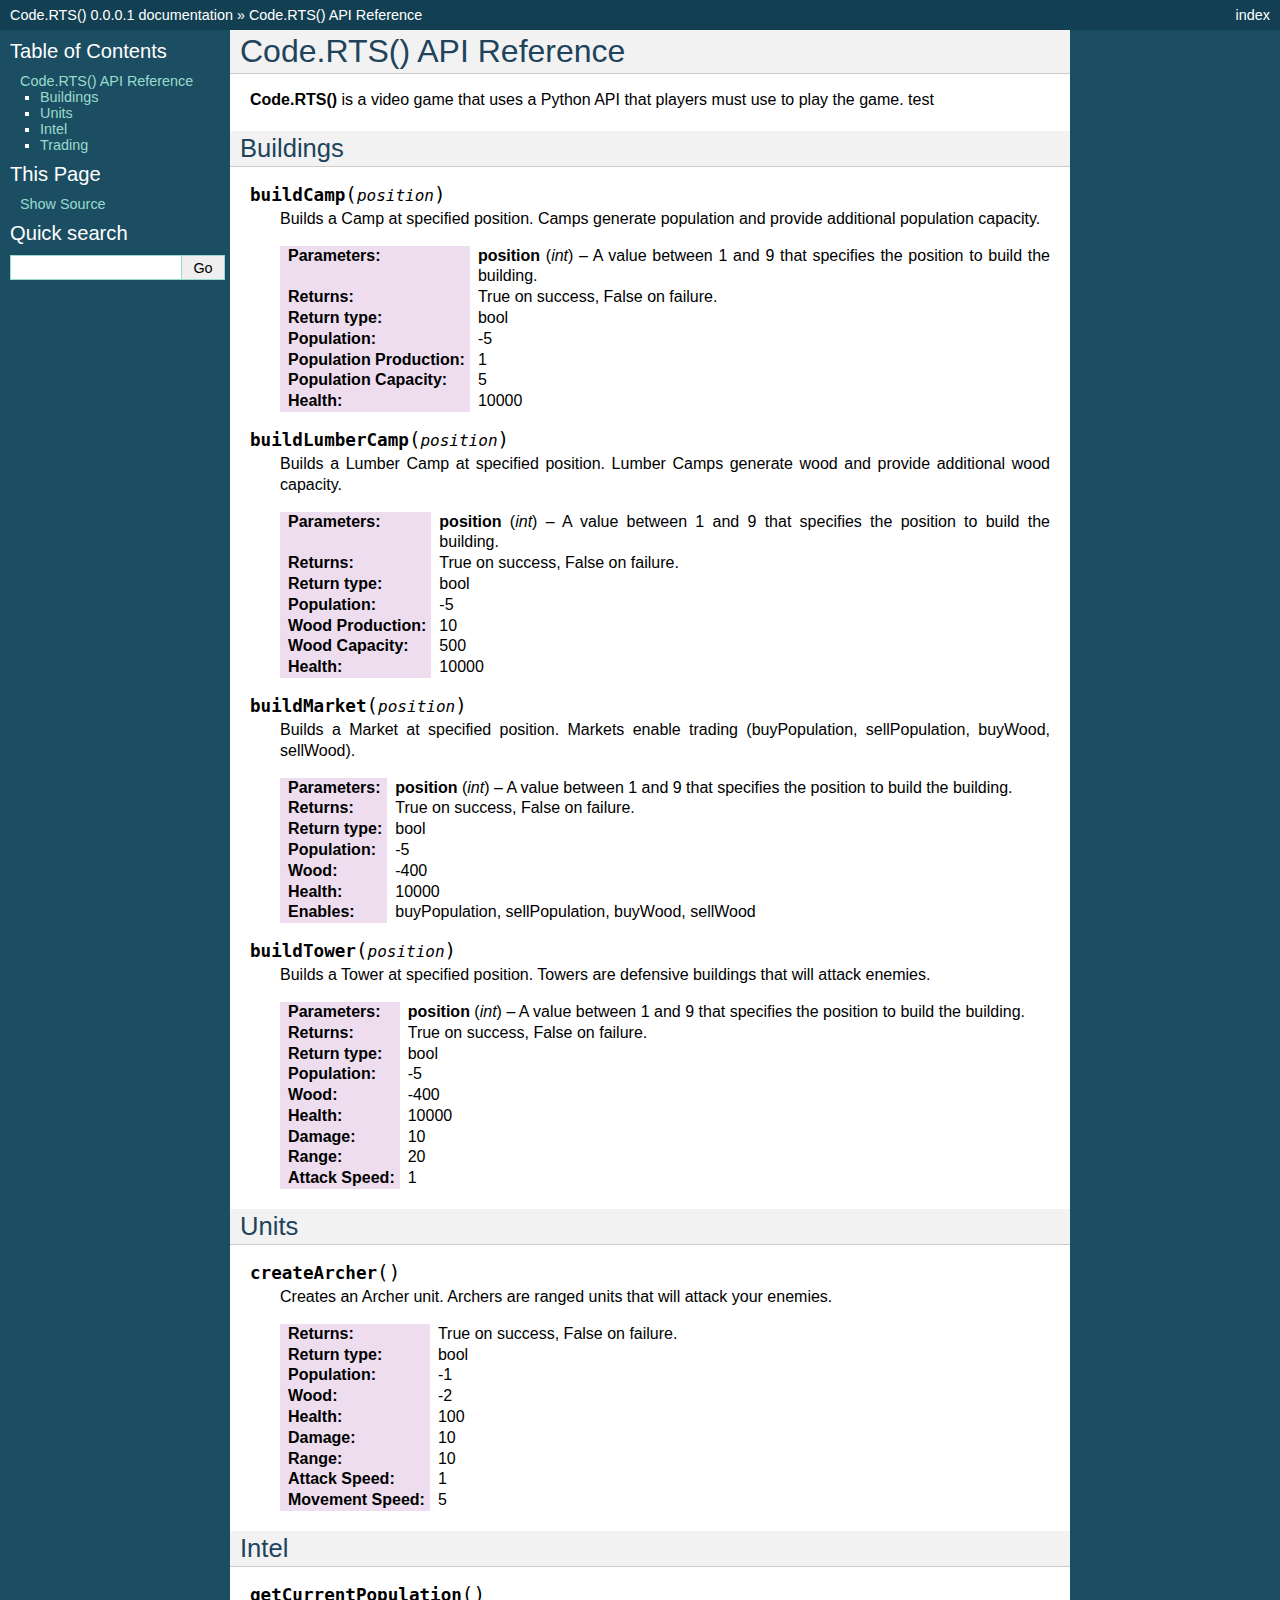
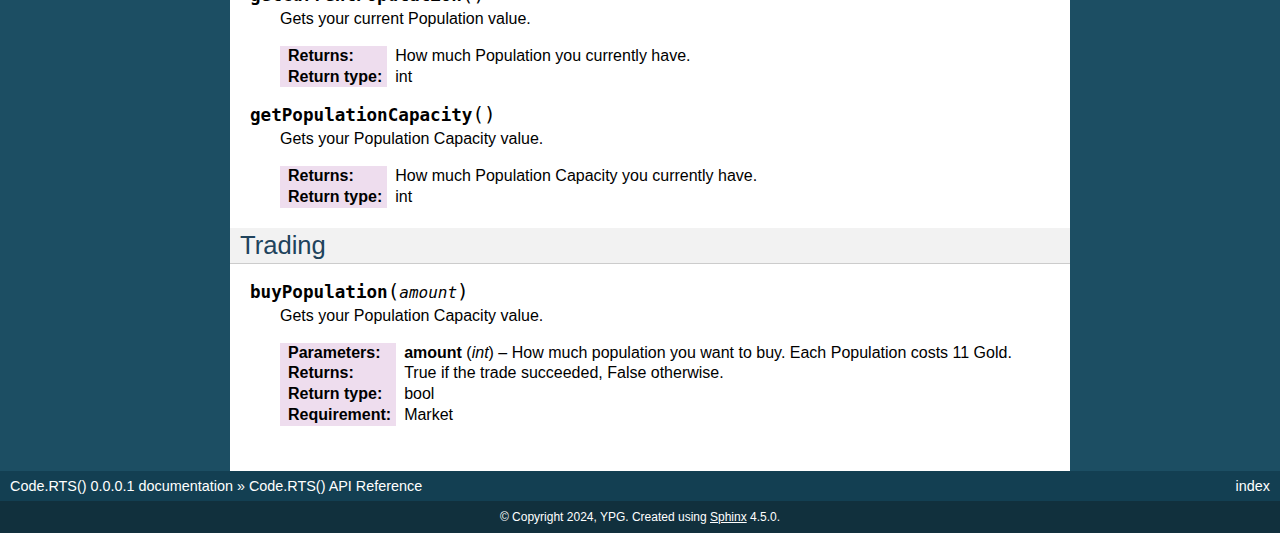
==== index.html @ a6e0c216 "deploy: 71917a25aed29f05d1aab7ac2f7f317628cb46a0" ====
<!DOCTYPE html>

<html>
  <head>
    <meta charset="utf-8" />
    <meta name="viewport" content="width=device-width, initial-scale=1.0" />
    <title>Code.RTS() API Reference &#8212; Code.RTS() 0.0.0.1 documentation</title>
    <link rel="stylesheet" type="text/css" href="_static/pygments.css" />
    <link rel="stylesheet" type="text/css" href="_static/classic.css" />
    
    <script data-url_root="./" id="documentation_options" src="_static/documentation_options.js"></script>
    <script src="_static/jquery.js"></script>
    <script src="_static/underscore.js"></script>
    <script src="_static/doctools.js"></script>
    
    <link rel="index" title="Index" href="genindex.html" />
    <link rel="search" title="Search" href="search.html" /> 
  </head><body>
    <div class="related" role="navigation" aria-label="related navigation">
      <h3>Navigation</h3>
      <ul>
        <li class="right" style="margin-right: 10px">
          <a href="genindex.html" title="General Index"
             accesskey="I">index</a></li>
        <li class="nav-item nav-item-0"><a href="#">Code.RTS() 0.0.0.1 documentation</a> &#187;</li>
        <li class="nav-item nav-item-this"><a href="">Code.RTS() API Reference</a></li> 
      </ul>
    </div>  

    <div class="document">
      <div class="documentwrapper">
        <div class="bodywrapper">
          <div class="body" role="main">
            
  <div class="section" id="code-rts-api-reference">
<h1>Code.RTS() API Reference<a class="headerlink" href="#code-rts-api-reference" title="Permalink to this headline">¶</a></h1>
<p><strong>Code.RTS()</strong> is a video game that uses a Python API that players must use to play the game.
test</p>
<div class="section" id="buildings">
<h2>Buildings<a class="headerlink" href="#buildings" title="Permalink to this headline">¶</a></h2>
<dl class="py function">
<dt class="sig sig-object py" id="buildCamp">
<span class="sig-name descname"><span class="pre">buildCamp</span></span><span class="sig-paren">(</span><em class="sig-param"><span class="n"><span class="pre">position</span></span></em><span class="sig-paren">)</span><a class="headerlink" href="#buildCamp" title="Permalink to this definition">¶</a></dt>
<dd><p>Builds a Camp at specified position. Camps generate population and provide additional population capacity.</p>
<dl class="field-list simple">
<dt class="field-odd">Parameters</dt>
<dd class="field-odd"><p><strong>position</strong> (<em>int</em>) – A value between 1 and 9 that specifies the position to build the building.</p>
</dd>
<dt class="field-even">Returns</dt>
<dd class="field-even"><p>True on success, False on failure.</p>
</dd>
<dt class="field-odd">Return type</dt>
<dd class="field-odd"><p>bool</p>
</dd>
<dt class="field-even">Population</dt>
<dd class="field-even"><p>-5</p>
</dd>
<dt class="field-odd">Population Production</dt>
<dd class="field-odd"><p>1</p>
</dd>
<dt class="field-even">Population Capacity</dt>
<dd class="field-even"><p>5</p>
</dd>
<dt class="field-odd">Health</dt>
<dd class="field-odd"><p>10000</p>
</dd>
</dl>
</dd></dl>

<dl class="py function">
<dt class="sig sig-object py" id="buildLumberCamp">
<span class="sig-name descname"><span class="pre">buildLumberCamp</span></span><span class="sig-paren">(</span><em class="sig-param"><span class="n"><span class="pre">position</span></span></em><span class="sig-paren">)</span><a class="headerlink" href="#buildLumberCamp" title="Permalink to this definition">¶</a></dt>
<dd><p>Builds a Lumber Camp at specified position. Lumber Camps generate wood and provide additional wood capacity.</p>
<dl class="field-list simple">
<dt class="field-odd">Parameters</dt>
<dd class="field-odd"><p><strong>position</strong> (<em>int</em>) – A value between 1 and 9 that specifies the position to build the building.</p>
</dd>
<dt class="field-even">Returns</dt>
<dd class="field-even"><p>True on success, False on failure.</p>
</dd>
<dt class="field-odd">Return type</dt>
<dd class="field-odd"><p>bool</p>
</dd>
<dt class="field-even">Population</dt>
<dd class="field-even"><p>-5</p>
</dd>
<dt class="field-odd">Wood Production</dt>
<dd class="field-odd"><p>10</p>
</dd>
<dt class="field-even">Wood Capacity</dt>
<dd class="field-even"><p>500</p>
</dd>
<dt class="field-odd">Health</dt>
<dd class="field-odd"><p>10000</p>
</dd>
</dl>
</dd></dl>

<dl class="py function">
<dt class="sig sig-object py" id="buildMarket">
<span class="sig-name descname"><span class="pre">buildMarket</span></span><span class="sig-paren">(</span><em class="sig-param"><span class="n"><span class="pre">position</span></span></em><span class="sig-paren">)</span><a class="headerlink" href="#buildMarket" title="Permalink to this definition">¶</a></dt>
<dd><p>Builds a Market at specified position. Markets enable trading (buyPopulation, sellPopulation, buyWood, sellWood).</p>
<dl class="field-list simple">
<dt class="field-odd">Parameters</dt>
<dd class="field-odd"><p><strong>position</strong> (<em>int</em>) – A value between 1 and 9 that specifies the position to build the building.</p>
</dd>
<dt class="field-even">Returns</dt>
<dd class="field-even"><p>True on success, False on failure.</p>
</dd>
<dt class="field-odd">Return type</dt>
<dd class="field-odd"><p>bool</p>
</dd>
<dt class="field-even">Population</dt>
<dd class="field-even"><p>-5</p>
</dd>
<dt class="field-odd">Wood</dt>
<dd class="field-odd"><p>-400</p>
</dd>
<dt class="field-even">Health</dt>
<dd class="field-even"><p>10000</p>
</dd>
<dt class="field-odd">Enables</dt>
<dd class="field-odd"><p>buyPopulation, sellPopulation, buyWood, sellWood</p>
</dd>
</dl>
</dd></dl>

<dl class="py function">
<dt class="sig sig-object py" id="buildTower">
<span class="sig-name descname"><span class="pre">buildTower</span></span><span class="sig-paren">(</span><em class="sig-param"><span class="n"><span class="pre">position</span></span></em><span class="sig-paren">)</span><a class="headerlink" href="#buildTower" title="Permalink to this definition">¶</a></dt>
<dd><p>Builds a Tower at specified position. Towers are defensive buildings that will attack enemies.</p>
<dl class="field-list simple">
<dt class="field-odd">Parameters</dt>
<dd class="field-odd"><p><strong>position</strong> (<em>int</em>) – A value between 1 and 9 that specifies the position to build the building.</p>
</dd>
<dt class="field-even">Returns</dt>
<dd class="field-even"><p>True on success, False on failure.</p>
</dd>
<dt class="field-odd">Return type</dt>
<dd class="field-odd"><p>bool</p>
</dd>
<dt class="field-even">Population</dt>
<dd class="field-even"><p>-5</p>
</dd>
<dt class="field-odd">Wood</dt>
<dd class="field-odd"><p>-400</p>
</dd>
<dt class="field-even">Health</dt>
<dd class="field-even"><p>10000</p>
</dd>
<dt class="field-odd">Damage</dt>
<dd class="field-odd"><p>10</p>
</dd>
<dt class="field-even">Range</dt>
<dd class="field-even"><p>20</p>
</dd>
<dt class="field-odd">Attack Speed</dt>
<dd class="field-odd"><p>1</p>
</dd>
</dl>
</dd></dl>

</div>
<div class="section" id="units">
<h2>Units<a class="headerlink" href="#units" title="Permalink to this headline">¶</a></h2>
<dl class="py function">
<dt class="sig sig-object py" id="createArcher">
<span class="sig-name descname"><span class="pre">createArcher</span></span><span class="sig-paren">(</span><span class="sig-paren">)</span><a class="headerlink" href="#createArcher" title="Permalink to this definition">¶</a></dt>
<dd><p>Creates an Archer unit. Archers are ranged units that will attack your enemies.</p>
<dl class="field-list simple">
<dt class="field-odd">Returns</dt>
<dd class="field-odd"><p>True on success, False on failure.</p>
</dd>
<dt class="field-even">Return type</dt>
<dd class="field-even"><p>bool</p>
</dd>
<dt class="field-odd">Population</dt>
<dd class="field-odd"><p>-1</p>
</dd>
<dt class="field-even">Wood</dt>
<dd class="field-even"><p>-2</p>
</dd>
<dt class="field-odd">Health</dt>
<dd class="field-odd"><p>100</p>
</dd>
<dt class="field-even">Damage</dt>
<dd class="field-even"><p>10</p>
</dd>
<dt class="field-odd">Range</dt>
<dd class="field-odd"><p>10</p>
</dd>
<dt class="field-even">Attack Speed</dt>
<dd class="field-even"><p>1</p>
</dd>
<dt class="field-odd">Movement Speed</dt>
<dd class="field-odd"><p>5</p>
</dd>
</dl>
</dd></dl>

</div>
<div class="section" id="intel">
<h2>Intel<a class="headerlink" href="#intel" title="Permalink to this headline">¶</a></h2>
<dl class="py function">
<dt class="sig sig-object py" id="getCurrentPopulation">
<span class="sig-name descname"><span class="pre">getCurrentPopulation</span></span><span class="sig-paren">(</span><span class="sig-paren">)</span><a class="headerlink" href="#getCurrentPopulation" title="Permalink to this definition">¶</a></dt>
<dd><p>Gets your current Population value.</p>
<dl class="field-list simple">
<dt class="field-odd">Returns</dt>
<dd class="field-odd"><p>How much Population you currently have.</p>
</dd>
<dt class="field-even">Return type</dt>
<dd class="field-even"><p>int</p>
</dd>
</dl>
</dd></dl>

<dl class="py function">
<dt class="sig sig-object py" id="getPopulationCapacity">
<span class="sig-name descname"><span class="pre">getPopulationCapacity</span></span><span class="sig-paren">(</span><span class="sig-paren">)</span><a class="headerlink" href="#getPopulationCapacity" title="Permalink to this definition">¶</a></dt>
<dd><p>Gets your Population Capacity value.</p>
<dl class="field-list simple">
<dt class="field-odd">Returns</dt>
<dd class="field-odd"><p>How much Population Capacity you currently have.</p>
</dd>
<dt class="field-even">Return type</dt>
<dd class="field-even"><p>int</p>
</dd>
</dl>
</dd></dl>

</div>
<div class="section" id="trading">
<h2>Trading<a class="headerlink" href="#trading" title="Permalink to this headline">¶</a></h2>
<dl class="py function">
<dt class="sig sig-object py" id="buyPopulation">
<span class="sig-name descname"><span class="pre">buyPopulation</span></span><span class="sig-paren">(</span><em class="sig-param"><span class="n"><span class="pre">amount</span></span></em><span class="sig-paren">)</span><a class="headerlink" href="#buyPopulation" title="Permalink to this definition">¶</a></dt>
<dd><p>Gets your Population Capacity value.</p>
<dl class="field-list simple">
<dt class="field-odd">Parameters</dt>
<dd class="field-odd"><p><strong>amount</strong> (<em>int</em>) – How much population you want to buy. Each Population costs 11 Gold.</p>
</dd>
<dt class="field-even">Returns</dt>
<dd class="field-even"><p>True if the trade succeeded, False otherwise.</p>
</dd>
<dt class="field-odd">Return type</dt>
<dd class="field-odd"><p>bool</p>
</dd>
<dt class="field-even">Requirement</dt>
<dd class="field-even"><p>Market</p>
</dd>
</dl>
</dd></dl>

</div>
</div>


            <div class="clearer"></div>
          </div>
        </div>
      </div>
      <div class="sphinxsidebar" role="navigation" aria-label="main navigation">
        <div class="sphinxsidebarwrapper">
  <div>
    <h3><a href="#">Table of Contents</a></h3>
    <ul>
<li><a class="reference internal" href="#">Code.RTS() API Reference</a><ul>
<li><a class="reference internal" href="#buildings">Buildings</a></li>
<li><a class="reference internal" href="#units">Units</a></li>
<li><a class="reference internal" href="#intel">Intel</a></li>
<li><a class="reference internal" href="#trading">Trading</a></li>
</ul>
</li>
</ul>

  </div>
  <div role="note" aria-label="source link">
    <h3>This Page</h3>
    <ul class="this-page-menu">
      <li><a href="_sources/index.rst.txt"
            rel="nofollow">Show Source</a></li>
    </ul>
   </div>
<div id="searchbox" style="display: none" role="search">
  <h3 id="searchlabel">Quick search</h3>
    <div class="searchformwrapper">
    <form class="search" action="search.html" method="get">
      <input type="text" name="q" aria-labelledby="searchlabel" autocomplete="off" autocorrect="off" autocapitalize="off" spellcheck="false"/>
      <input type="submit" value="Go" />
    </form>
    </div>
</div>
<script>$('#searchbox').show(0);</script>
        </div>
      </div>
      <div class="clearer"></div>
    </div>
    <div class="related" role="navigation" aria-label="related navigation">
      <h3>Navigation</h3>
      <ul>
        <li class="right" style="margin-right: 10px">
          <a href="genindex.html" title="General Index"
             >index</a></li>
        <li class="nav-item nav-item-0"><a href="#">Code.RTS() 0.0.0.1 documentation</a> &#187;</li>
        <li class="nav-item nav-item-this"><a href="">Code.RTS() API Reference</a></li> 
      </ul>
    </div>
    <div class="footer" role="contentinfo">
        &#169; Copyright 2024, YPG.
      Created using <a href="https://www.sphinx-doc.org/">Sphinx</a> 4.5.0.
    </div>
  </body>
</html>
---- _static/pygments.css ----
.highlight .hll { background-color: #ffffcc }
.highlight  { background: #eeffcc; }
.highlight .c { color: #408090; font-style: italic } /* Comment */
.highlight .err { border: 1px solid #FF0000 } /* Error */
.highlight .k { color: #007020; font-weight: bold } /* Keyword */
.highlight .o { color: #666666 } /* Operator */
.highlight .ch { color: #408090; font-style: italic } /* Comment.Hashbang */
.highlight .cm { color: #408090; font-style: italic } /* Comment.Multiline */
.highlight .cp { color: #007020 } /* Comment.Preproc */
.highlight .cpf { color: #408090; font-style: italic } /* Comment.PreprocFile */
.highlight .c1 { color: #408090; font-style: italic } /* Comment.Single */
.highlight .cs { color: #408090; background-color: #fff0f0 } /* Comment.Special */
.highlight .gd { color: #A00000 } /* Generic.Deleted */
.highlight .ge { font-style: italic } /* Generic.Emph */
.highlight .gr { color: #FF0000 } /* Generic.Error */
.highlight .gh { color: #000080; font-weight: bold } /* Generic.Heading */
.highlight .gi { color: #00A000 } /* Generic.Inserted */
.highlight .go { color: #333333 } /* Generic.Output */
.highlight .gp { color: #c65d09; font-weight: bold } /* Generic.Prompt */
.highlight .gs { font-weight: bold } /* Generic.Strong */
.highlight .gu { color: #800080; font-weight: bold } /* Generic.Subheading */
.highlight .gt { color: #0044DD } /* Generic.Traceback */
.highlight .kc { color: #007020; font-weight: bold } /* Keyword.Constant */
.highlight .kd { color: #007020; font-weight: bold } /* Keyword.Declaration */
.highlight .kn { color: #007020; font-weight: bold } /* Keyword.Namespace */
.highlight .kp { color: #007020 } /* Keyword.Pseudo */
.highlight .kr { color: #007020; font-weight: bold } /* Keyword.Reserved */
.highlight .kt { color: #902000 } /* Keyword.Type */
.highlight .m { color: #208050 } /* Literal.Number */
.highlight .s { color: #4070a0 } /* Literal.String */
.highlight .na { color: #4070a0 } /* Name.Attribute */
.highlight .nb { color: #007020 } /* Name.Builtin */
.highlight .nc { color: #0e84b5; font-weight: bold } /* Name.Class */
.highlight .no { color: #60add5 } /* Name.Constant */
.highlight .nd { color: #555555; font-weight: bold } /* Name.Decorator */
.highlight .ni { color: #d55537; font-weight: bold } /* Name.Entity */
.highlight .ne { color: #007020 } /* Name.Exception */
.highlight .nf { color: #06287e } /* Name.Function */
.highlight .nl { color: #002070; font-weight: bold } /* Name.Label */
.highlight .nn { color: #0e84b5; font-weight: bold } /* Name.Namespace */
.highlight .nt { color: #062873; font-weight: bold } /* Name.Tag */
.highlight .nv { color: #bb60d5 } /* Name.Variable */
.highlight .ow { color: #007020; font-weight: bold } /* Operator.Word */
.highlight .w { color: #bbbbbb } /* Text.Whitespace */
.highlight .mb { color: #208050 } /* Literal.Number.Bin */
.highlight .mf { color: #208050 } /* Literal.Number.Float */
.highlight .mh { color: #208050 } /* Literal.Number.Hex */
.highlight .mi { color: #208050 } /* Literal.Number.Integer */
.highlight .mo { color: #208050 } /* Literal.Number.Oct */
.highlight .sa { color: #4070a0 } /* Literal.String.Affix */
.highlight .sb { color: #4070a0 } /* Literal.String.Backtick */
.highlight .sc { color: #4070a0 } /* Literal.String.Char */
.highlight .dl { color: #4070a0 } /* Literal.String.Delimiter */
.highlight .sd { color: #4070a0; font-style: italic } /* Literal.String.Doc */
.highlight .s2 { color: #4070a0 } /* Literal.String.Double */
.highlight .se { color: #4070a0; font-weight: bold } /* Literal.String.Escape */
.highlight .sh { color: #4070a0 } /* Literal.String.Heredoc */
.highlight .si { color: #70a0d0; font-style: italic } /* Literal.String.Interpol */
.highlight .sx { color: #c65d09 } /* Literal.String.Other */
.highlight .sr { color: #235388 } /* Literal.String.Regex */
.highlight .s1 { color: #4070a0 } /* Literal.String.Single */
.highlight .ss { color: #517918 } /* Literal.String.Symbol */
.highlight .bp { color: #007020 } /* Name.Builtin.Pseudo */
.highlight .fm { color: #06287e } /* Name.Function.Magic */
.highlight .vc { color: #bb60d5 } /* Name.Variable.Class */
.highlight .vg { color: #bb60d5 } /* Name.Variable.Global */
.highlight .vi { color: #bb60d5 } /* Name.Variable.Instance */
.highlight .vm { color: #bb60d5 } /* Name.Variable.Magic */
.highlight .il { color: #208050 } /* Literal.Number.Integer.Long */
---- _static/classic.css ----
/*
 * classic.css_t
 * ~~~~~~~~~~~~~
 *
 * Sphinx stylesheet -- classic theme.
 *
 * :copyright: Copyright 2007-2022 by the Sphinx team, see AUTHORS.
 * :license: BSD, see LICENSE for details.
 *
 */

@import url("basic.css");

/* -- page layout ----------------------------------------------------------- */

html {
    /* CSS hack for macOS's scrollbar (see #1125) */
    background-color: #FFFFFF;
}

body {
    font-family: sans-serif;
    font-size: 100%;
    background-color: #11303d;
    color: #000;
    margin: 0;
    padding: 0;
}

div.document {
    background-color: #1c4e63;
}

div.documentwrapper {
    float: left;
    width: 100%;
}

div.bodywrapper {
    margin: 0 0 0 230px;
}

div.body {
    background-color: #ffffff;
    color: #000000;
    padding: 0 20px 30px 20px;
}

div.footer {
    color: #ffffff;
    width: 100%;
    padding: 9px 0 9px 0;
    text-align: center;
    font-size: 75%;
}

div.footer a {
    color: #ffffff;
    text-decoration: underline;
}

div.related {
    background-color: #133f52;
    line-height: 30px;
    color: #ffffff;
}

div.related a {
    color: #ffffff;
}

div.sphinxsidebar {
}

div.sphinxsidebar h3 {
    font-family: 'Trebuchet MS', sans-serif;
    color: #ffffff;
    font-size: 1.4em;
    font-weight: normal;
    margin: 0;
    padding: 0;
}

div.sphinxsidebar h3 a {
    color: #ffffff;
}

div.sphinxsidebar h4 {
    font-family: 'Trebuchet MS', sans-serif;
    color: #ffffff;
    font-size: 1.3em;
    font-weight: normal;
    margin: 5px 0 0 0;
    padding: 0;
}

div.sphinxsidebar p {
    color: #ffffff;
}

div.sphinxsidebar p.topless {
    margin: 5px 10px 10px 10px;
}

div.sphinxsidebar ul {
    margin: 10px;
    padding: 0;
    color: #ffffff;
}

div.sphinxsidebar a {
    color: #98dbcc;
}

div.sphinxsidebar input {
    border: 1px solid #98dbcc;
    font-family: sans-serif;
    font-size: 1em;
}



/* -- hyperlink styles ------------------------------------------------------ */

a {
    color: #355f7c;
    text-decoration: none;
}

a:visited {
    color: #355f7c;
    text-decoration: none;
}

a:hover {
    text-decoration: underline;
}



/* -- body styles ----------------------------------------------------------- */

div.body h1,
div.body h2,
div.body h3,
div.body h4,
div.body h5,
div.body h6 {
    font-family: 'Trebuchet MS', sans-serif;
    background-color: #f2f2f2;
    font-weight: normal;
    color: #20435c;
    border-bottom: 1px solid #ccc;
    margin: 20px -20px 10px -20px;
    padding: 3px 0 3px 10px;
}

div.body h1 { margin-top: 0; font-size: 200%; }
div.body h2 { font-size: 160%; }
div.body h3 { font-size: 140%; }
div.body h4 { font-size: 120%; }
div.body h5 { font-size: 110%; }
div.body h6 { font-size: 100%; }

a.headerlink {
    color: #c60f0f;
    font-size: 0.8em;
    padding: 0 4px 0 4px;
    text-decoration: none;
}

a.headerlink:hover {
    background-color: #c60f0f;
    color: white;
}

div.body p, div.body dd, div.body li, div.body blockquote {
    text-align: justify;
    line-height: 130%;
}

div.admonition p.admonition-title + p {
    display: inline;
}

div.admonition p {
    margin-bottom: 5px;
}

div.admonition pre {
    margin-bottom: 5px;
}

div.admonition ul, div.admonition ol {
    margin-bottom: 5px;
}

div.note {
    background-color: #eee;
    border: 1px solid #ccc;
}

div.seealso {
    background-color: #ffc;
    border: 1px solid #ff6;
}

div.topic {
    background-color: #eee;
}

div.warning {
    background-color: #ffe4e4;
    border: 1px solid #f66;
}

p.admonition-title {
    display: inline;
}

p.admonition-title:after {
    content: ":";
}

pre {
    padding: 5px;
    background-color: unset;
    color: unset;
    line-height: 120%;
    border: 1px solid #ac9;
    border-left: none;
    border-right: none;
}

code {
    background-color: #ecf0f3;
    padding: 0 1px 0 1px;
    font-size: 0.95em;
}

th, dl.field-list > dt {
    background-color: #ede;
}

.warning code {
    background: #efc2c2;
}

.note code {
    background: #d6d6d6;
}

.viewcode-back {
    font-family: sans-serif;
}

div.viewcode-block:target {
    background-color: #f4debf;
    border-top: 1px solid #ac9;
    border-bottom: 1px solid #ac9;
}

div.code-block-caption {
    color: #efefef;
    background-color: #1c4e63;
}
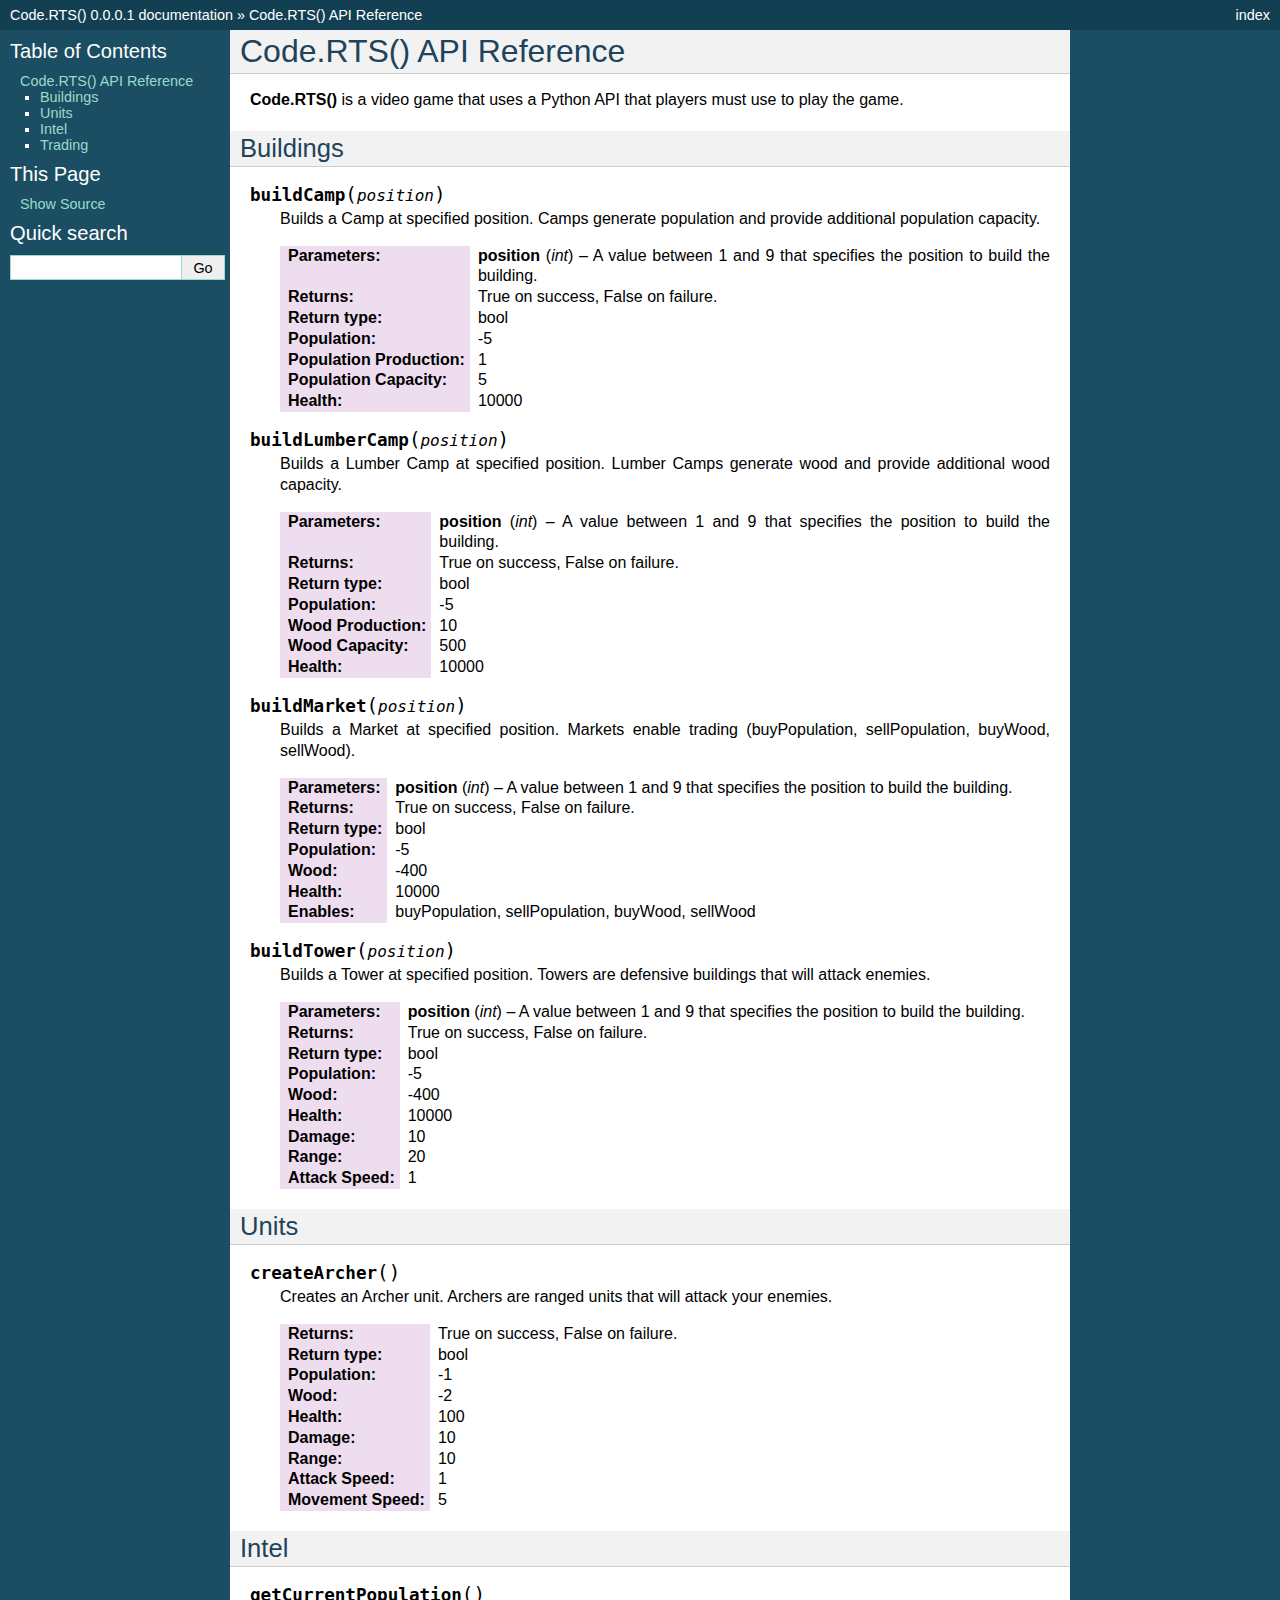
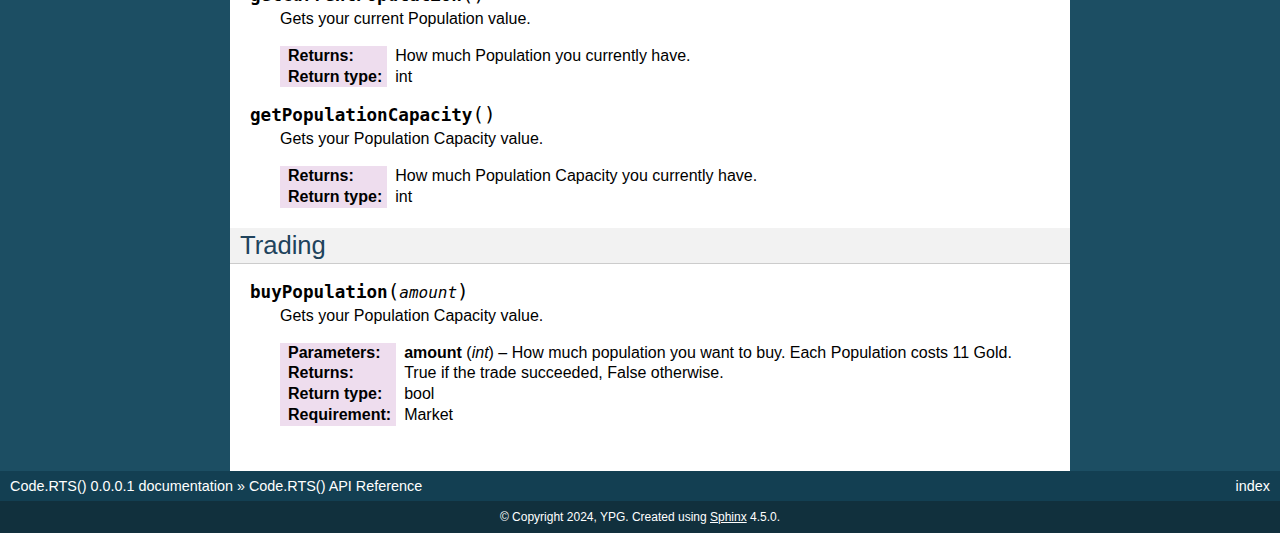
==== commit 221aa8cc: "deploy: d5a09e6269e798e68e21008ed8f50e7b9c6da36c" ====
--- a/index.html
+++ b/index.html
@@ -35,8 +35,7 @@
             
   <div class="section" id="code-rts-api-reference">
 <h1>Code.RTS() API Reference<a class="headerlink" href="#code-rts-api-reference" title="Permalink to this headline">¶</a></h1>
-<p><strong>Code.RTS()</strong> is a video game that uses a Python API that players must use to play the game.
-test</p>
+<p><strong>Code.RTS()</strong> is a video game that uses a Python API that players must use to play the game.</p>
 <div class="section" id="buildings">
 <h2>Buildings<a class="headerlink" href="#buildings" title="Permalink to this headline">¶</a></h2>
 <dl class="py function">
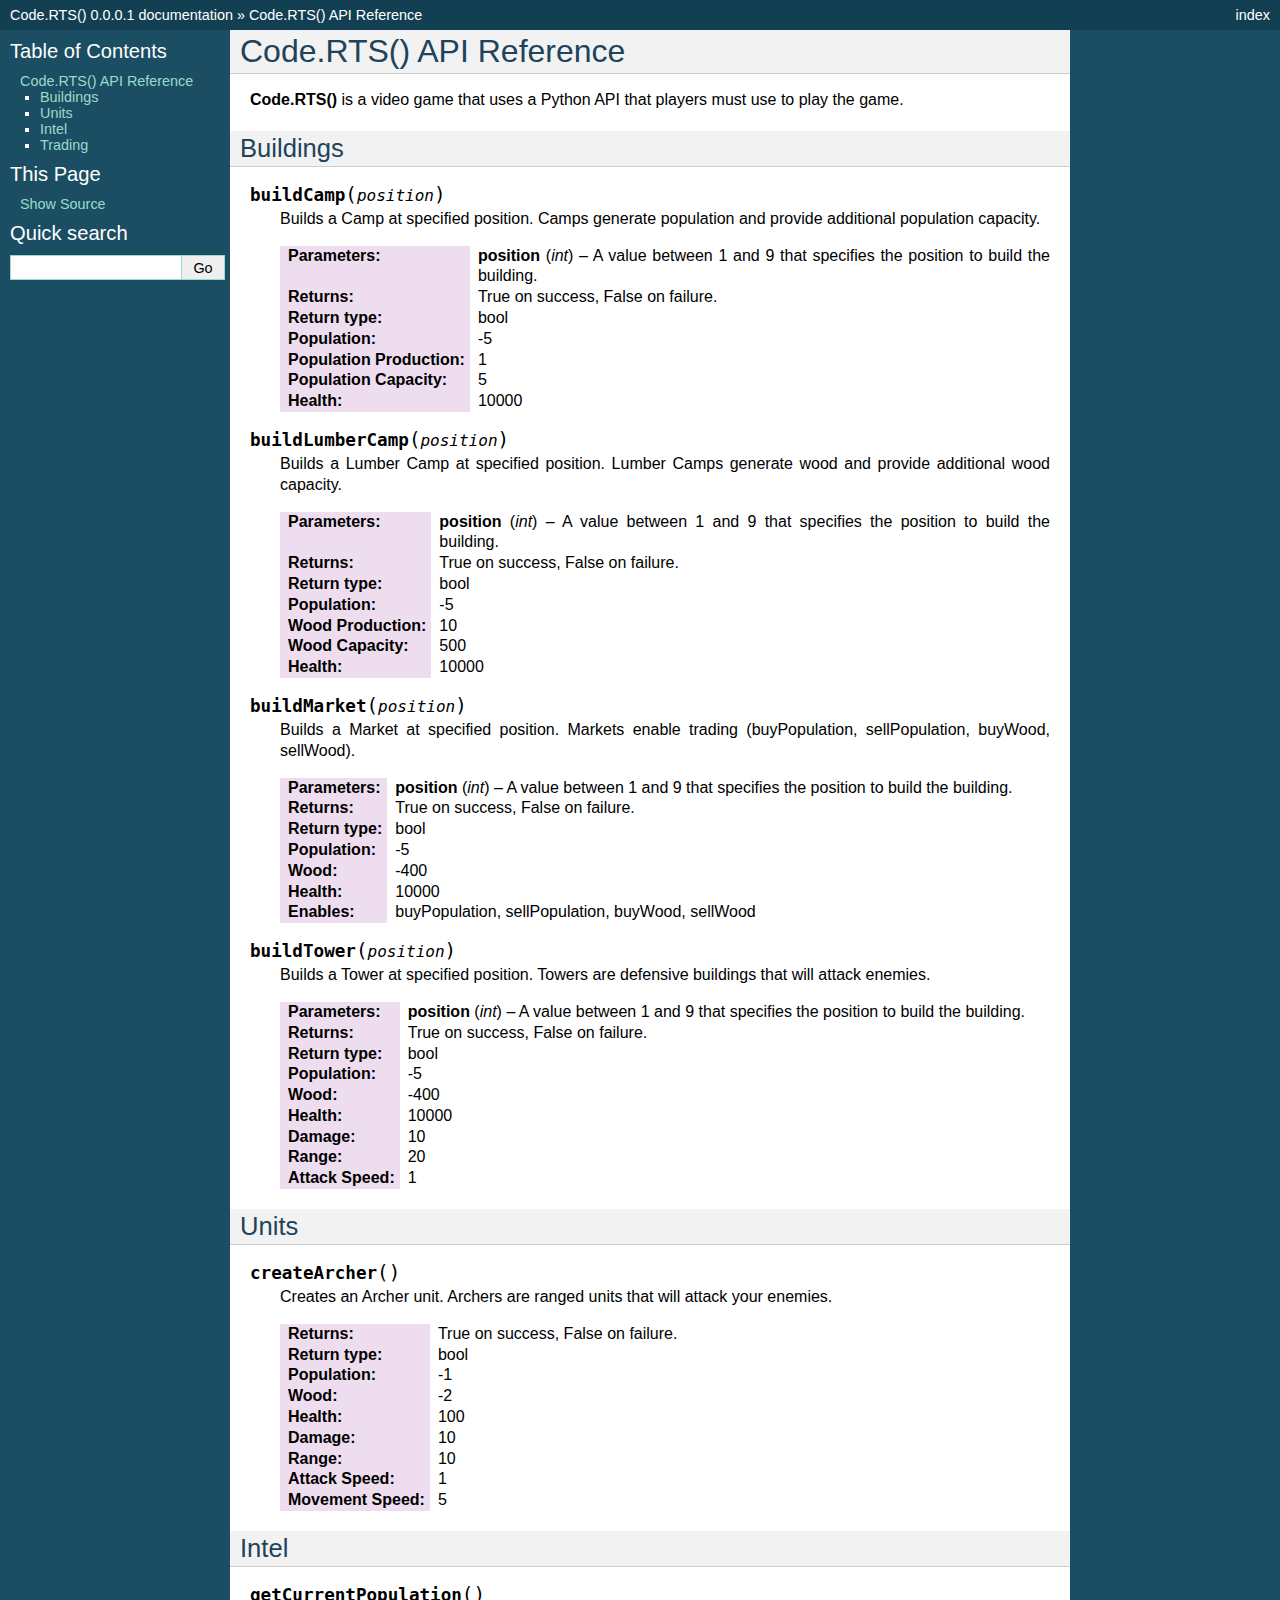
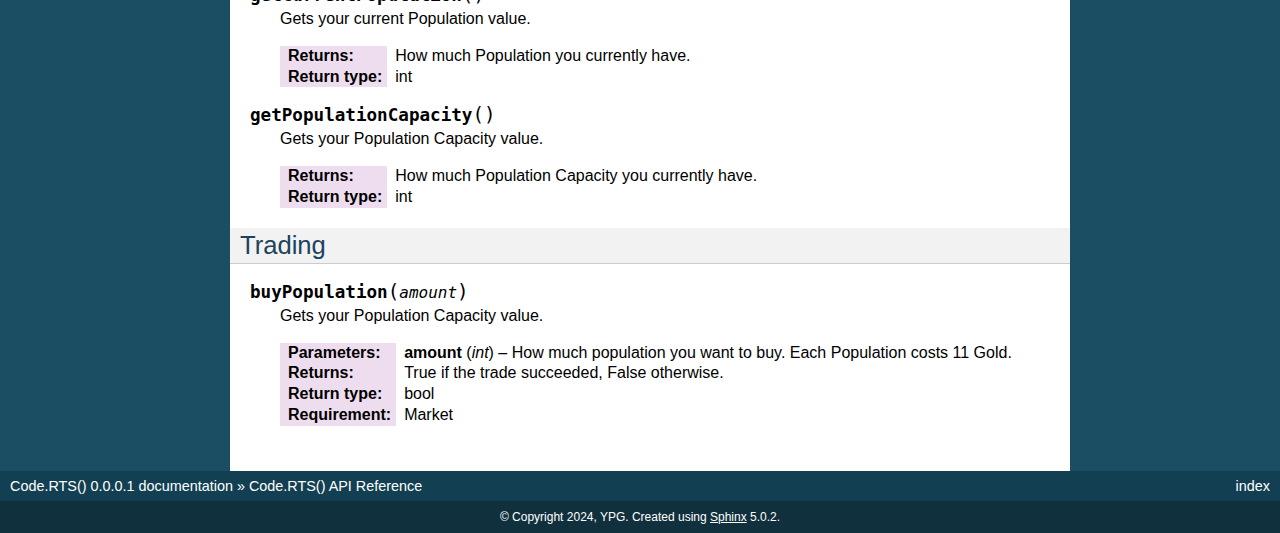
==== commit 055b091b: "deploy: da7ca2633a65f4e2def3f07f83dfb0ec29c35ced" ====
--- a/index.html
+++ b/index.html
@@ -1,7 +1,7 @@
 
 <!DOCTYPE html>
 
-<html>
+<html lang="en">
   <head>
     <meta charset="utf-8" />
     <meta name="viewport" content="width=device-width, initial-scale=1.0" />
@@ -12,6 +12,7 @@
     <script data-url_root="./" id="documentation_options" src="_static/documentation_options.js"></script>
     <script src="_static/jquery.js"></script>
     <script src="_static/underscore.js"></script>
+    <script src="_static/_sphinx_javascript_frameworks_compat.js"></script>
     <script src="_static/doctools.js"></script>
     
     <link rel="index" title="Index" href="genindex.html" />
@@ -34,10 +35,10 @@
           <div class="body" role="main">
             
   <div class="section" id="code-rts-api-reference">
-<h1>Code.RTS() API Reference<a class="headerlink" href="#code-rts-api-reference" title="Permalink to this headline">¶</a></h1>
+<h1>Code.RTS() API Reference<a class="headerlink" href="#code-rts-api-reference" title="Permalink to this heading">¶</a></h1>
 <p><strong>Code.RTS()</strong> is a video game that uses a Python API that players must use to play the game.</p>
 <div class="section" id="buildings">
-<h2>Buildings<a class="headerlink" href="#buildings" title="Permalink to this headline">¶</a></h2>
+<h2>Buildings<a class="headerlink" href="#buildings" title="Permalink to this heading">¶</a></h2>
 <dl class="py function">
 <dt class="sig sig-object py" id="buildCamp">
 <span class="sig-name descname"><span class="pre">buildCamp</span></span><span class="sig-paren">(</span><em class="sig-param"><span class="n"><span class="pre">position</span></span></em><span class="sig-paren">)</span><a class="headerlink" href="#buildCamp" title="Permalink to this definition">¶</a></dt>
@@ -162,7 +163,7 @@
 
 </div>
 <div class="section" id="units">
-<h2>Units<a class="headerlink" href="#units" title="Permalink to this headline">¶</a></h2>
+<h2>Units<a class="headerlink" href="#units" title="Permalink to this heading">¶</a></h2>
 <dl class="py function">
 <dt class="sig sig-object py" id="createArcher">
 <span class="sig-name descname"><span class="pre">createArcher</span></span><span class="sig-paren">(</span><span class="sig-paren">)</span><a class="headerlink" href="#createArcher" title="Permalink to this definition">¶</a></dt>
@@ -200,7 +201,7 @@
 
 </div>
 <div class="section" id="intel">
-<h2>Intel<a class="headerlink" href="#intel" title="Permalink to this headline">¶</a></h2>
+<h2>Intel<a class="headerlink" href="#intel" title="Permalink to this heading">¶</a></h2>
 <dl class="py function">
 <dt class="sig sig-object py" id="getCurrentPopulation">
 <span class="sig-name descname"><span class="pre">getCurrentPopulation</span></span><span class="sig-paren">(</span><span class="sig-paren">)</span><a class="headerlink" href="#getCurrentPopulation" title="Permalink to this definition">¶</a></dt>
@@ -231,7 +232,7 @@
 
 </div>
 <div class="section" id="trading">
-<h2>Trading<a class="headerlink" href="#trading" title="Permalink to this headline">¶</a></h2>
+<h2>Trading<a class="headerlink" href="#trading" title="Permalink to this heading">¶</a></h2>
 <dl class="py function">
 <dt class="sig sig-object py" id="buyPopulation">
 <span class="sig-name descname"><span class="pre">buyPopulation</span></span><span class="sig-paren">(</span><em class="sig-param"><span class="n"><span class="pre">amount</span></span></em><span class="sig-paren">)</span><a class="headerlink" href="#buyPopulation" title="Permalink to this definition">¶</a></dt>
@@ -291,7 +292,7 @@
     </form>
     </div>
 </div>
-<script>$('#searchbox').show(0);</script>
+<script>document.getElementById('searchbox').style.display = "block"</script>
         </div>
       </div>
       <div class="clearer"></div>
@@ -308,7 +309,7 @@
     </div>
     <div class="footer" role="contentinfo">
         &#169; Copyright 2024, YPG.
-      Created using <a href="https://www.sphinx-doc.org/">Sphinx</a> 4.5.0.
+      Created using <a href="https://www.sphinx-doc.org/">Sphinx</a> 5.0.2.
     </div>
   </body>
 </html>--- a/_static/classic.css
+++ b/_static/classic.css
@@ -28,6 +28,7 @@
 }
 
 div.document {
+    display: flex;
     background-color: #1c4e63;
 }
 
@@ -204,7 +205,6 @@
     background-color: #ffc;
     border: 1px solid #ff6;
 }
-
 div.topic {
     background-color: #eee;
 }
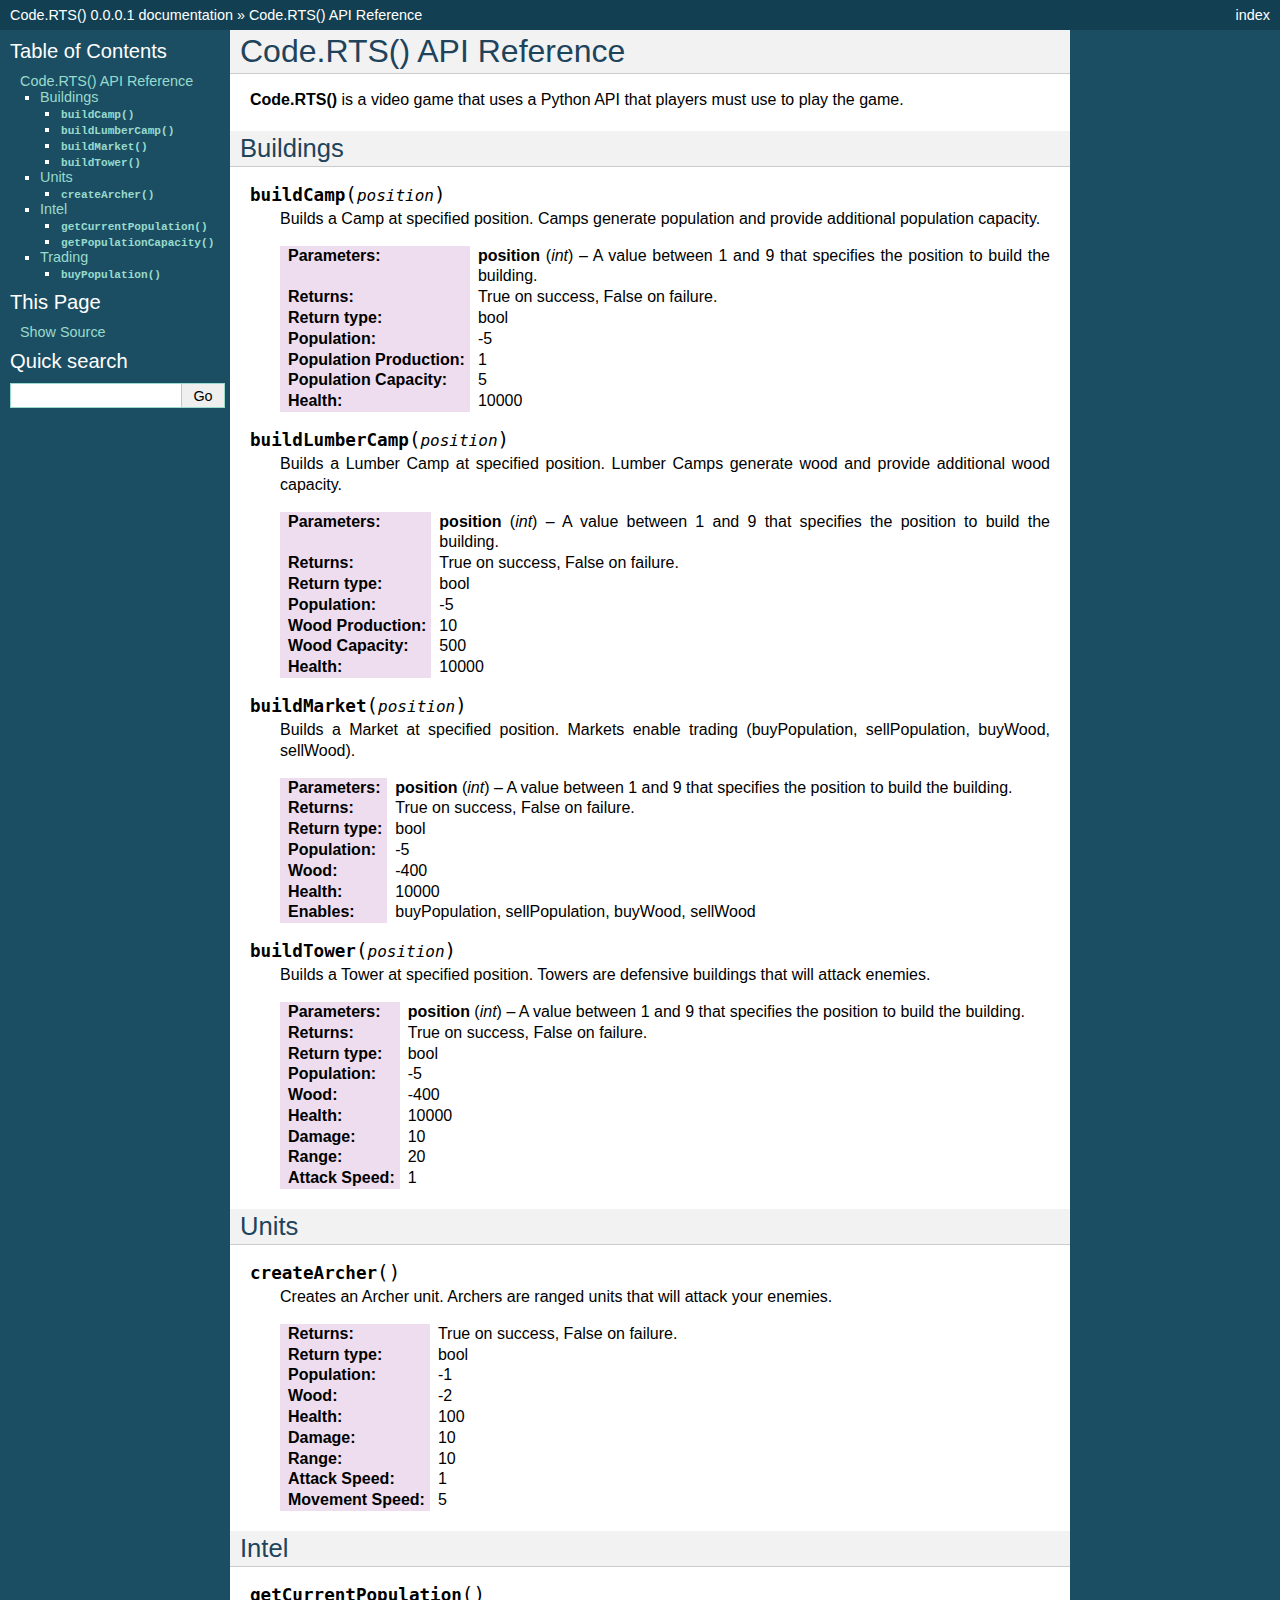
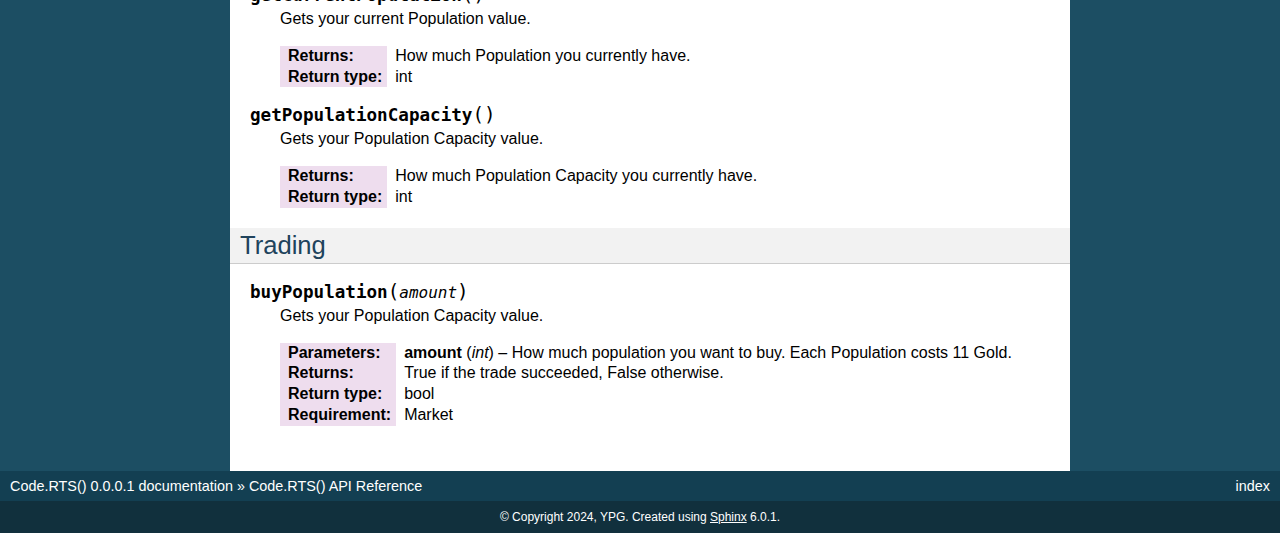
==== commit b32d7d15: "deploy: d336fc86d40437adafd615c59e355307cbe4c56c" ====
--- a/index.html
+++ b/index.html
@@ -4,16 +4,15 @@
 <html lang="en">
   <head>
     <meta charset="utf-8" />
-    <meta name="viewport" content="width=device-width, initial-scale=1.0" />
+    <meta name="viewport" content="width=device-width, initial-scale=1.0" /><meta name="generator" content="Docutils 0.19: https://docutils.sourceforge.io/" />
+
     <title>Code.RTS() API Reference &#8212; Code.RTS() 0.0.0.1 documentation</title>
     <link rel="stylesheet" type="text/css" href="_static/pygments.css" />
     <link rel="stylesheet" type="text/css" href="_static/classic.css" />
     
     <script data-url_root="./" id="documentation_options" src="_static/documentation_options.js"></script>
-    <script src="_static/jquery.js"></script>
-    <script src="_static/underscore.js"></script>
-    <script src="_static/_sphinx_javascript_frameworks_compat.js"></script>
     <script src="_static/doctools.js"></script>
+    <script src="_static/sphinx_highlight.js"></script>
     
     <link rel="index" title="Index" href="genindex.html" />
     <link rel="search" title="Search" href="search.html" /> 
@@ -34,35 +33,35 @@
         <div class="bodywrapper">
           <div class="body" role="main">
             
-  <div class="section" id="code-rts-api-reference">
+  <section id="code-rts-api-reference">
 <h1>Code.RTS() API Reference<a class="headerlink" href="#code-rts-api-reference" title="Permalink to this heading">¶</a></h1>
 <p><strong>Code.RTS()</strong> is a video game that uses a Python API that players must use to play the game.</p>
-<div class="section" id="buildings">
+<section id="buildings">
 <h2>Buildings<a class="headerlink" href="#buildings" title="Permalink to this heading">¶</a></h2>
 <dl class="py function">
 <dt class="sig sig-object py" id="buildCamp">
 <span class="sig-name descname"><span class="pre">buildCamp</span></span><span class="sig-paren">(</span><em class="sig-param"><span class="n"><span class="pre">position</span></span></em><span class="sig-paren">)</span><a class="headerlink" href="#buildCamp" title="Permalink to this definition">¶</a></dt>
 <dd><p>Builds a Camp at specified position. Camps generate population and provide additional population capacity.</p>
 <dl class="field-list simple">
-<dt class="field-odd">Parameters</dt>
+<dt class="field-odd">Parameters<span class="colon">:</span></dt>
 <dd class="field-odd"><p><strong>position</strong> (<em>int</em>) – A value between 1 and 9 that specifies the position to build the building.</p>
 </dd>
-<dt class="field-even">Returns</dt>
+<dt class="field-even">Returns<span class="colon">:</span></dt>
 <dd class="field-even"><p>True on success, False on failure.</p>
 </dd>
-<dt class="field-odd">Return type</dt>
-<dd class="field-odd"><p>bool</p>
-</dd>
-<dt class="field-even">Population</dt>
+<dt class="field-odd">Return type<span class="colon">:</span></dt>
+<dd class="field-odd"><p>bool</p>
+</dd>
+<dt class="field-even">Population<span class="colon">:</span></dt>
 <dd class="field-even"><p>-5</p>
 </dd>
-<dt class="field-odd">Population Production</dt>
+<dt class="field-odd">Population Production<span class="colon">:</span></dt>
 <dd class="field-odd"><p>1</p>
 </dd>
-<dt class="field-even">Population Capacity</dt>
+<dt class="field-even">Population Capacity<span class="colon">:</span></dt>
 <dd class="field-even"><p>5</p>
 </dd>
-<dt class="field-odd">Health</dt>
+<dt class="field-odd">Health<span class="colon">:</span></dt>
 <dd class="field-odd"><p>10000</p>
 </dd>
 </dl>
@@ -73,25 +72,25 @@
 <span class="sig-name descname"><span class="pre">buildLumberCamp</span></span><span class="sig-paren">(</span><em class="sig-param"><span class="n"><span class="pre">position</span></span></em><span class="sig-paren">)</span><a class="headerlink" href="#buildLumberCamp" title="Permalink to this definition">¶</a></dt>
 <dd><p>Builds a Lumber Camp at specified position. Lumber Camps generate wood and provide additional wood capacity.</p>
 <dl class="field-list simple">
-<dt class="field-odd">Parameters</dt>
+<dt class="field-odd">Parameters<span class="colon">:</span></dt>
 <dd class="field-odd"><p><strong>position</strong> (<em>int</em>) – A value between 1 and 9 that specifies the position to build the building.</p>
 </dd>
-<dt class="field-even">Returns</dt>
+<dt class="field-even">Returns<span class="colon">:</span></dt>
 <dd class="field-even"><p>True on success, False on failure.</p>
 </dd>
-<dt class="field-odd">Return type</dt>
-<dd class="field-odd"><p>bool</p>
-</dd>
-<dt class="field-even">Population</dt>
+<dt class="field-odd">Return type<span class="colon">:</span></dt>
+<dd class="field-odd"><p>bool</p>
+</dd>
+<dt class="field-even">Population<span class="colon">:</span></dt>
 <dd class="field-even"><p>-5</p>
 </dd>
-<dt class="field-odd">Wood Production</dt>
+<dt class="field-odd">Wood Production<span class="colon">:</span></dt>
 <dd class="field-odd"><p>10</p>
 </dd>
-<dt class="field-even">Wood Capacity</dt>
+<dt class="field-even">Wood Capacity<span class="colon">:</span></dt>
 <dd class="field-even"><p>500</p>
 </dd>
-<dt class="field-odd">Health</dt>
+<dt class="field-odd">Health<span class="colon">:</span></dt>
 <dd class="field-odd"><p>10000</p>
 </dd>
 </dl>
@@ -102,25 +101,25 @@
 <span class="sig-name descname"><span class="pre">buildMarket</span></span><span class="sig-paren">(</span><em class="sig-param"><span class="n"><span class="pre">position</span></span></em><span class="sig-paren">)</span><a class="headerlink" href="#buildMarket" title="Permalink to this definition">¶</a></dt>
 <dd><p>Builds a Market at specified position. Markets enable trading (buyPopulation, sellPopulation, buyWood, sellWood).</p>
 <dl class="field-list simple">
-<dt class="field-odd">Parameters</dt>
+<dt class="field-odd">Parameters<span class="colon">:</span></dt>
 <dd class="field-odd"><p><strong>position</strong> (<em>int</em>) – A value between 1 and 9 that specifies the position to build the building.</p>
 </dd>
-<dt class="field-even">Returns</dt>
+<dt class="field-even">Returns<span class="colon">:</span></dt>
 <dd class="field-even"><p>True on success, False on failure.</p>
 </dd>
-<dt class="field-odd">Return type</dt>
-<dd class="field-odd"><p>bool</p>
-</dd>
-<dt class="field-even">Population</dt>
+<dt class="field-odd">Return type<span class="colon">:</span></dt>
+<dd class="field-odd"><p>bool</p>
+</dd>
+<dt class="field-even">Population<span class="colon">:</span></dt>
 <dd class="field-even"><p>-5</p>
 </dd>
-<dt class="field-odd">Wood</dt>
+<dt class="field-odd">Wood<span class="colon">:</span></dt>
 <dd class="field-odd"><p>-400</p>
 </dd>
-<dt class="field-even">Health</dt>
+<dt class="field-even">Health<span class="colon">:</span></dt>
 <dd class="field-even"><p>10000</p>
 </dd>
-<dt class="field-odd">Enables</dt>
+<dt class="field-odd">Enables<span class="colon">:</span></dt>
 <dd class="field-odd"><p>buyPopulation, sellPopulation, buyWood, sellWood</p>
 </dd>
 </dl>
@@ -131,86 +130,86 @@
 <span class="sig-name descname"><span class="pre">buildTower</span></span><span class="sig-paren">(</span><em class="sig-param"><span class="n"><span class="pre">position</span></span></em><span class="sig-paren">)</span><a class="headerlink" href="#buildTower" title="Permalink to this definition">¶</a></dt>
 <dd><p>Builds a Tower at specified position. Towers are defensive buildings that will attack enemies.</p>
 <dl class="field-list simple">
-<dt class="field-odd">Parameters</dt>
+<dt class="field-odd">Parameters<span class="colon">:</span></dt>
 <dd class="field-odd"><p><strong>position</strong> (<em>int</em>) – A value between 1 and 9 that specifies the position to build the building.</p>
 </dd>
-<dt class="field-even">Returns</dt>
+<dt class="field-even">Returns<span class="colon">:</span></dt>
 <dd class="field-even"><p>True on success, False on failure.</p>
 </dd>
-<dt class="field-odd">Return type</dt>
-<dd class="field-odd"><p>bool</p>
-</dd>
-<dt class="field-even">Population</dt>
+<dt class="field-odd">Return type<span class="colon">:</span></dt>
+<dd class="field-odd"><p>bool</p>
+</dd>
+<dt class="field-even">Population<span class="colon">:</span></dt>
 <dd class="field-even"><p>-5</p>
 </dd>
-<dt class="field-odd">Wood</dt>
+<dt class="field-odd">Wood<span class="colon">:</span></dt>
 <dd class="field-odd"><p>-400</p>
 </dd>
-<dt class="field-even">Health</dt>
+<dt class="field-even">Health<span class="colon">:</span></dt>
 <dd class="field-even"><p>10000</p>
 </dd>
-<dt class="field-odd">Damage</dt>
+<dt class="field-odd">Damage<span class="colon">:</span></dt>
 <dd class="field-odd"><p>10</p>
 </dd>
-<dt class="field-even">Range</dt>
+<dt class="field-even">Range<span class="colon">:</span></dt>
 <dd class="field-even"><p>20</p>
 </dd>
-<dt class="field-odd">Attack Speed</dt>
+<dt class="field-odd">Attack Speed<span class="colon">:</span></dt>
 <dd class="field-odd"><p>1</p>
 </dd>
 </dl>
 </dd></dl>
 
-</div>
-<div class="section" id="units">
+</section>
+<section id="units">
 <h2>Units<a class="headerlink" href="#units" title="Permalink to this heading">¶</a></h2>
 <dl class="py function">
 <dt class="sig sig-object py" id="createArcher">
 <span class="sig-name descname"><span class="pre">createArcher</span></span><span class="sig-paren">(</span><span class="sig-paren">)</span><a class="headerlink" href="#createArcher" title="Permalink to this definition">¶</a></dt>
 <dd><p>Creates an Archer unit. Archers are ranged units that will attack your enemies.</p>
 <dl class="field-list simple">
-<dt class="field-odd">Returns</dt>
+<dt class="field-odd">Returns<span class="colon">:</span></dt>
 <dd class="field-odd"><p>True on success, False on failure.</p>
 </dd>
-<dt class="field-even">Return type</dt>
+<dt class="field-even">Return type<span class="colon">:</span></dt>
 <dd class="field-even"><p>bool</p>
 </dd>
-<dt class="field-odd">Population</dt>
+<dt class="field-odd">Population<span class="colon">:</span></dt>
 <dd class="field-odd"><p>-1</p>
 </dd>
-<dt class="field-even">Wood</dt>
+<dt class="field-even">Wood<span class="colon">:</span></dt>
 <dd class="field-even"><p>-2</p>
 </dd>
-<dt class="field-odd">Health</dt>
+<dt class="field-odd">Health<span class="colon">:</span></dt>
 <dd class="field-odd"><p>100</p>
 </dd>
-<dt class="field-even">Damage</dt>
+<dt class="field-even">Damage<span class="colon">:</span></dt>
 <dd class="field-even"><p>10</p>
 </dd>
-<dt class="field-odd">Range</dt>
+<dt class="field-odd">Range<span class="colon">:</span></dt>
 <dd class="field-odd"><p>10</p>
 </dd>
-<dt class="field-even">Attack Speed</dt>
+<dt class="field-even">Attack Speed<span class="colon">:</span></dt>
 <dd class="field-even"><p>1</p>
 </dd>
-<dt class="field-odd">Movement Speed</dt>
+<dt class="field-odd">Movement Speed<span class="colon">:</span></dt>
 <dd class="field-odd"><p>5</p>
 </dd>
 </dl>
 </dd></dl>
 
-</div>
-<div class="section" id="intel">
+</section>
+<section id="intel">
 <h2>Intel<a class="headerlink" href="#intel" title="Permalink to this heading">¶</a></h2>
 <dl class="py function">
 <dt class="sig sig-object py" id="getCurrentPopulation">
 <span class="sig-name descname"><span class="pre">getCurrentPopulation</span></span><span class="sig-paren">(</span><span class="sig-paren">)</span><a class="headerlink" href="#getCurrentPopulation" title="Permalink to this definition">¶</a></dt>
 <dd><p>Gets your current Population value.</p>
 <dl class="field-list simple">
-<dt class="field-odd">Returns</dt>
+<dt class="field-odd">Returns<span class="colon">:</span></dt>
 <dd class="field-odd"><p>How much Population you currently have.</p>
 </dd>
-<dt class="field-even">Return type</dt>
+<dt class="field-even">Return type<span class="colon">:</span></dt>
 <dd class="field-even"><p>int</p>
 </dd>
 </dl>
@@ -221,40 +220,40 @@
 <span class="sig-name descname"><span class="pre">getPopulationCapacity</span></span><span class="sig-paren">(</span><span class="sig-paren">)</span><a class="headerlink" href="#getPopulationCapacity" title="Permalink to this definition">¶</a></dt>
 <dd><p>Gets your Population Capacity value.</p>
 <dl class="field-list simple">
-<dt class="field-odd">Returns</dt>
+<dt class="field-odd">Returns<span class="colon">:</span></dt>
 <dd class="field-odd"><p>How much Population Capacity you currently have.</p>
 </dd>
-<dt class="field-even">Return type</dt>
+<dt class="field-even">Return type<span class="colon">:</span></dt>
 <dd class="field-even"><p>int</p>
 </dd>
 </dl>
 </dd></dl>
 
-</div>
-<div class="section" id="trading">
+</section>
+<section id="trading">
 <h2>Trading<a class="headerlink" href="#trading" title="Permalink to this heading">¶</a></h2>
 <dl class="py function">
 <dt class="sig sig-object py" id="buyPopulation">
 <span class="sig-name descname"><span class="pre">buyPopulation</span></span><span class="sig-paren">(</span><em class="sig-param"><span class="n"><span class="pre">amount</span></span></em><span class="sig-paren">)</span><a class="headerlink" href="#buyPopulation" title="Permalink to this definition">¶</a></dt>
 <dd><p>Gets your Population Capacity value.</p>
 <dl class="field-list simple">
-<dt class="field-odd">Parameters</dt>
+<dt class="field-odd">Parameters<span class="colon">:</span></dt>
 <dd class="field-odd"><p><strong>amount</strong> (<em>int</em>) – How much population you want to buy. Each Population costs 11 Gold.</p>
 </dd>
-<dt class="field-even">Returns</dt>
+<dt class="field-even">Returns<span class="colon">:</span></dt>
 <dd class="field-even"><p>True if the trade succeeded, False otherwise.</p>
 </dd>
-<dt class="field-odd">Return type</dt>
-<dd class="field-odd"><p>bool</p>
-</dd>
-<dt class="field-even">Requirement</dt>
+<dt class="field-odd">Return type<span class="colon">:</span></dt>
+<dd class="field-odd"><p>bool</p>
+</dd>
+<dt class="field-even">Requirement<span class="colon">:</span></dt>
 <dd class="field-even"><p>Market</p>
 </dd>
 </dl>
 </dd></dl>
 
-</div>
-</div>
+</section>
+</section>
 
 
             <div class="clearer"></div>
@@ -267,10 +266,26 @@
     <h3><a href="#">Table of Contents</a></h3>
     <ul>
 <li><a class="reference internal" href="#">Code.RTS() API Reference</a><ul>
-<li><a class="reference internal" href="#buildings">Buildings</a></li>
-<li><a class="reference internal" href="#units">Units</a></li>
-<li><a class="reference internal" href="#intel">Intel</a></li>
-<li><a class="reference internal" href="#trading">Trading</a></li>
+<li><a class="reference internal" href="#buildings">Buildings</a><ul>
+<li><a class="reference internal" href="#buildCamp"><code class="docutils literal notranslate"><span class="pre">buildCamp()</span></code></a></li>
+<li><a class="reference internal" href="#buildLumberCamp"><code class="docutils literal notranslate"><span class="pre">buildLumberCamp()</span></code></a></li>
+<li><a class="reference internal" href="#buildMarket"><code class="docutils literal notranslate"><span class="pre">buildMarket()</span></code></a></li>
+<li><a class="reference internal" href="#buildTower"><code class="docutils literal notranslate"><span class="pre">buildTower()</span></code></a></li>
+</ul>
+</li>
+<li><a class="reference internal" href="#units">Units</a><ul>
+<li><a class="reference internal" href="#createArcher"><code class="docutils literal notranslate"><span class="pre">createArcher()</span></code></a></li>
+</ul>
+</li>
+<li><a class="reference internal" href="#intel">Intel</a><ul>
+<li><a class="reference internal" href="#getCurrentPopulation"><code class="docutils literal notranslate"><span class="pre">getCurrentPopulation()</span></code></a></li>
+<li><a class="reference internal" href="#getPopulationCapacity"><code class="docutils literal notranslate"><span class="pre">getPopulationCapacity()</span></code></a></li>
+</ul>
+</li>
+<li><a class="reference internal" href="#trading">Trading</a><ul>
+<li><a class="reference internal" href="#buyPopulation"><code class="docutils literal notranslate"><span class="pre">buyPopulation()</span></code></a></li>
+</ul>
+</li>
 </ul>
 </li>
 </ul>
@@ -309,7 +324,7 @@
     </div>
     <div class="footer" role="contentinfo">
         &#169; Copyright 2024, YPG.
-      Created using <a href="https://www.sphinx-doc.org/">Sphinx</a> 5.0.2.
+      Created using <a href="https://www.sphinx-doc.org/">Sphinx</a> 6.0.1.
     </div>
   </body>
 </html>--- a/_static/pygments.css
+++ b/_static/pygments.css
@@ -1,5 +1,10 @@
+pre { line-height: 125%; }
+td.linenos .normal { color: inherit; background-color: transparent; padding-left: 5px; padding-right: 5px; }
+span.linenos { color: inherit; background-color: transparent; padding-left: 5px; padding-right: 5px; }
+td.linenos .special { color: #000000; background-color: #ffffc0; padding-left: 5px; padding-right: 5px; }
+span.linenos.special { color: #000000; background-color: #ffffc0; padding-left: 5px; padding-right: 5px; }
 .highlight .hll { background-color: #ffffcc }
-.highlight  { background: #eeffcc; }
+.highlight { background: #eeffcc; }
 .highlight .c { color: #408090; font-style: italic } /* Comment */
 .highlight .err { border: 1px solid #FF0000 } /* Error */
 .highlight .k { color: #007020; font-weight: bold } /* Keyword */
@@ -12,6 +17,7 @@
 .highlight .cs { color: #408090; background-color: #fff0f0 } /* Comment.Special */
 .highlight .gd { color: #A00000 } /* Generic.Deleted */
 .highlight .ge { font-style: italic } /* Generic.Emph */
+.highlight .ges { font-weight: bold; font-style: italic } /* Generic.EmphStrong */
 .highlight .gr { color: #FF0000 } /* Generic.Error */
 .highlight .gh { color: #000080; font-weight: bold } /* Generic.Heading */
 .highlight .gi { color: #00A000 } /* Generic.Inserted */
--- a/_static/classic.css
+++ b/_static/classic.css
@@ -205,6 +205,9 @@
     background-color: #ffc;
     border: 1px solid #ff6;
 }
+
+nav.contents,
+aside.topic,
 div.topic {
     background-color: #eee;
 }
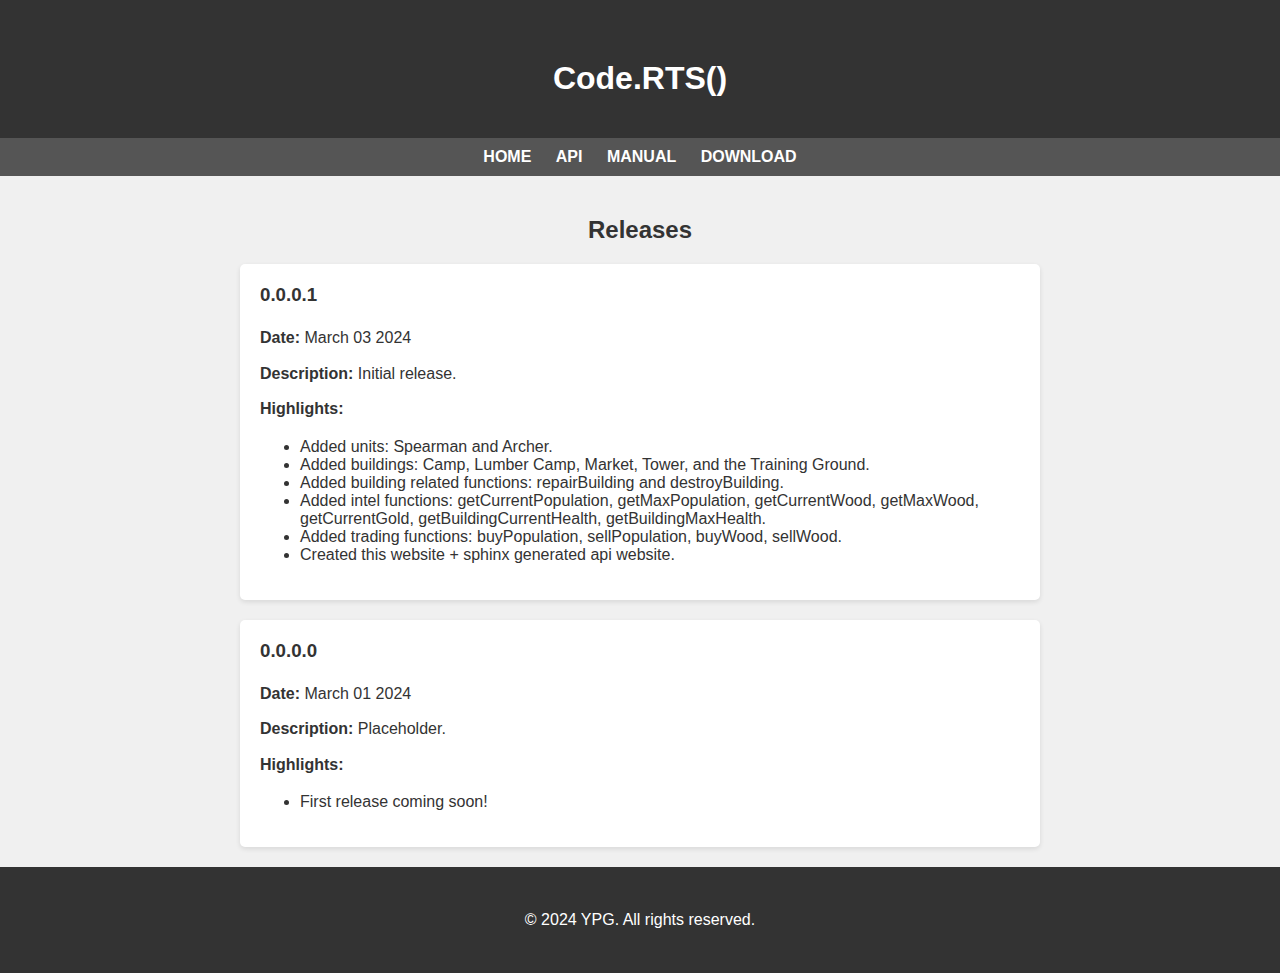
==== commit 45819a4f: "transition to main website from api" ====
--- a/index.html
+++ b/index.html
@@ -1,330 +1,110 @@
-
 <!DOCTYPE html>
-
 <html lang="en">
-  <head>
-    <meta charset="utf-8" />
-    <meta name="viewport" content="width=device-width, initial-scale=1.0" /><meta name="generator" content="Docutils 0.19: https://docutils.sourceforge.io/" />
-
-    <title>Code.RTS() API Reference &#8212; Code.RTS() 0.0.0.1 documentation</title>
-    <link rel="stylesheet" type="text/css" href="_static/pygments.css" />
-    <link rel="stylesheet" type="text/css" href="_static/classic.css" />
-    
-    <script data-url_root="./" id="documentation_options" src="_static/documentation_options.js"></script>
-    <script src="_static/doctools.js"></script>
-    <script src="_static/sphinx_highlight.js"></script>
-    
-    <link rel="index" title="Index" href="genindex.html" />
-    <link rel="search" title="Search" href="search.html" /> 
-  </head><body>
-    <div class="related" role="navigation" aria-label="related navigation">
-      <h3>Navigation</h3>
-      <ul>
-        <li class="right" style="margin-right: 10px">
-          <a href="genindex.html" title="General Index"
-             accesskey="I">index</a></li>
-        <li class="nav-item nav-item-0"><a href="#">Code.RTS() 0.0.0.1 documentation</a> &#187;</li>
-        <li class="nav-item nav-item-this"><a href="">Code.RTS() API Reference</a></li> 
-      </ul>
-    </div>  
-
-    <div class="document">
-      <div class="documentwrapper">
-        <div class="bodywrapper">
-          <div class="body" role="main">
-            
-  <section id="code-rts-api-reference">
-<h1>Code.RTS() API Reference<a class="headerlink" href="#code-rts-api-reference" title="Permalink to this heading">¶</a></h1>
-<p><strong>Code.RTS()</strong> is a video game that uses a Python API that players must use to play the game.</p>
-<section id="buildings">
-<h2>Buildings<a class="headerlink" href="#buildings" title="Permalink to this heading">¶</a></h2>
-<dl class="py function">
-<dt class="sig sig-object py" id="buildCamp">
-<span class="sig-name descname"><span class="pre">buildCamp</span></span><span class="sig-paren">(</span><em class="sig-param"><span class="n"><span class="pre">position</span></span></em><span class="sig-paren">)</span><a class="headerlink" href="#buildCamp" title="Permalink to this definition">¶</a></dt>
-<dd><p>Builds a Camp at specified position. Camps generate population and provide additional population capacity.</p>
-<dl class="field-list simple">
-<dt class="field-odd">Parameters<span class="colon">:</span></dt>
-<dd class="field-odd"><p><strong>position</strong> (<em>int</em>) – A value between 1 and 9 that specifies the position to build the building.</p>
-</dd>
-<dt class="field-even">Returns<span class="colon">:</span></dt>
-<dd class="field-even"><p>True on success, False on failure.</p>
-</dd>
-<dt class="field-odd">Return type<span class="colon">:</span></dt>
-<dd class="field-odd"><p>bool</p>
-</dd>
-<dt class="field-even">Population<span class="colon">:</span></dt>
-<dd class="field-even"><p>-5</p>
-</dd>
-<dt class="field-odd">Population Production<span class="colon">:</span></dt>
-<dd class="field-odd"><p>1</p>
-</dd>
-<dt class="field-even">Population Capacity<span class="colon">:</span></dt>
-<dd class="field-even"><p>5</p>
-</dd>
-<dt class="field-odd">Health<span class="colon">:</span></dt>
-<dd class="field-odd"><p>10000</p>
-</dd>
-</dl>
-</dd></dl>
-
-<dl class="py function">
-<dt class="sig sig-object py" id="buildLumberCamp">
-<span class="sig-name descname"><span class="pre">buildLumberCamp</span></span><span class="sig-paren">(</span><em class="sig-param"><span class="n"><span class="pre">position</span></span></em><span class="sig-paren">)</span><a class="headerlink" href="#buildLumberCamp" title="Permalink to this definition">¶</a></dt>
-<dd><p>Builds a Lumber Camp at specified position. Lumber Camps generate wood and provide additional wood capacity.</p>
-<dl class="field-list simple">
-<dt class="field-odd">Parameters<span class="colon">:</span></dt>
-<dd class="field-odd"><p><strong>position</strong> (<em>int</em>) – A value between 1 and 9 that specifies the position to build the building.</p>
-</dd>
-<dt class="field-even">Returns<span class="colon">:</span></dt>
-<dd class="field-even"><p>True on success, False on failure.</p>
-</dd>
-<dt class="field-odd">Return type<span class="colon">:</span></dt>
-<dd class="field-odd"><p>bool</p>
-</dd>
-<dt class="field-even">Population<span class="colon">:</span></dt>
-<dd class="field-even"><p>-5</p>
-</dd>
-<dt class="field-odd">Wood Production<span class="colon">:</span></dt>
-<dd class="field-odd"><p>10</p>
-</dd>
-<dt class="field-even">Wood Capacity<span class="colon">:</span></dt>
-<dd class="field-even"><p>500</p>
-</dd>
-<dt class="field-odd">Health<span class="colon">:</span></dt>
-<dd class="field-odd"><p>10000</p>
-</dd>
-</dl>
-</dd></dl>
-
-<dl class="py function">
-<dt class="sig sig-object py" id="buildMarket">
-<span class="sig-name descname"><span class="pre">buildMarket</span></span><span class="sig-paren">(</span><em class="sig-param"><span class="n"><span class="pre">position</span></span></em><span class="sig-paren">)</span><a class="headerlink" href="#buildMarket" title="Permalink to this definition">¶</a></dt>
-<dd><p>Builds a Market at specified position. Markets enable trading (buyPopulation, sellPopulation, buyWood, sellWood).</p>
-<dl class="field-list simple">
-<dt class="field-odd">Parameters<span class="colon">:</span></dt>
-<dd class="field-odd"><p><strong>position</strong> (<em>int</em>) – A value between 1 and 9 that specifies the position to build the building.</p>
-</dd>
-<dt class="field-even">Returns<span class="colon">:</span></dt>
-<dd class="field-even"><p>True on success, False on failure.</p>
-</dd>
-<dt class="field-odd">Return type<span class="colon">:</span></dt>
-<dd class="field-odd"><p>bool</p>
-</dd>
-<dt class="field-even">Population<span class="colon">:</span></dt>
-<dd class="field-even"><p>-5</p>
-</dd>
-<dt class="field-odd">Wood<span class="colon">:</span></dt>
-<dd class="field-odd"><p>-400</p>
-</dd>
-<dt class="field-even">Health<span class="colon">:</span></dt>
-<dd class="field-even"><p>10000</p>
-</dd>
-<dt class="field-odd">Enables<span class="colon">:</span></dt>
-<dd class="field-odd"><p>buyPopulation, sellPopulation, buyWood, sellWood</p>
-</dd>
-</dl>
-</dd></dl>
-
-<dl class="py function">
-<dt class="sig sig-object py" id="buildTower">
-<span class="sig-name descname"><span class="pre">buildTower</span></span><span class="sig-paren">(</span><em class="sig-param"><span class="n"><span class="pre">position</span></span></em><span class="sig-paren">)</span><a class="headerlink" href="#buildTower" title="Permalink to this definition">¶</a></dt>
-<dd><p>Builds a Tower at specified position. Towers are defensive buildings that will attack enemies.</p>
-<dl class="field-list simple">
-<dt class="field-odd">Parameters<span class="colon">:</span></dt>
-<dd class="field-odd"><p><strong>position</strong> (<em>int</em>) – A value between 1 and 9 that specifies the position to build the building.</p>
-</dd>
-<dt class="field-even">Returns<span class="colon">:</span></dt>
-<dd class="field-even"><p>True on success, False on failure.</p>
-</dd>
-<dt class="field-odd">Return type<span class="colon">:</span></dt>
-<dd class="field-odd"><p>bool</p>
-</dd>
-<dt class="field-even">Population<span class="colon">:</span></dt>
-<dd class="field-even"><p>-5</p>
-</dd>
-<dt class="field-odd">Wood<span class="colon">:</span></dt>
-<dd class="field-odd"><p>-400</p>
-</dd>
-<dt class="field-even">Health<span class="colon">:</span></dt>
-<dd class="field-even"><p>10000</p>
-</dd>
-<dt class="field-odd">Damage<span class="colon">:</span></dt>
-<dd class="field-odd"><p>10</p>
-</dd>
-<dt class="field-even">Range<span class="colon">:</span></dt>
-<dd class="field-even"><p>20</p>
-</dd>
-<dt class="field-odd">Attack Speed<span class="colon">:</span></dt>
-<dd class="field-odd"><p>1</p>
-</dd>
-</dl>
-</dd></dl>
-
-</section>
-<section id="units">
-<h2>Units<a class="headerlink" href="#units" title="Permalink to this heading">¶</a></h2>
-<dl class="py function">
-<dt class="sig sig-object py" id="createArcher">
-<span class="sig-name descname"><span class="pre">createArcher</span></span><span class="sig-paren">(</span><span class="sig-paren">)</span><a class="headerlink" href="#createArcher" title="Permalink to this definition">¶</a></dt>
-<dd><p>Creates an Archer unit. Archers are ranged units that will attack your enemies.</p>
-<dl class="field-list simple">
-<dt class="field-odd">Returns<span class="colon">:</span></dt>
-<dd class="field-odd"><p>True on success, False on failure.</p>
-</dd>
-<dt class="field-even">Return type<span class="colon">:</span></dt>
-<dd class="field-even"><p>bool</p>
-</dd>
-<dt class="field-odd">Population<span class="colon">:</span></dt>
-<dd class="field-odd"><p>-1</p>
-</dd>
-<dt class="field-even">Wood<span class="colon">:</span></dt>
-<dd class="field-even"><p>-2</p>
-</dd>
-<dt class="field-odd">Health<span class="colon">:</span></dt>
-<dd class="field-odd"><p>100</p>
-</dd>
-<dt class="field-even">Damage<span class="colon">:</span></dt>
-<dd class="field-even"><p>10</p>
-</dd>
-<dt class="field-odd">Range<span class="colon">:</span></dt>
-<dd class="field-odd"><p>10</p>
-</dd>
-<dt class="field-even">Attack Speed<span class="colon">:</span></dt>
-<dd class="field-even"><p>1</p>
-</dd>
-<dt class="field-odd">Movement Speed<span class="colon">:</span></dt>
-<dd class="field-odd"><p>5</p>
-</dd>
-</dl>
-</dd></dl>
-
-</section>
-<section id="intel">
-<h2>Intel<a class="headerlink" href="#intel" title="Permalink to this heading">¶</a></h2>
-<dl class="py function">
-<dt class="sig sig-object py" id="getCurrentPopulation">
-<span class="sig-name descname"><span class="pre">getCurrentPopulation</span></span><span class="sig-paren">(</span><span class="sig-paren">)</span><a class="headerlink" href="#getCurrentPopulation" title="Permalink to this definition">¶</a></dt>
-<dd><p>Gets your current Population value.</p>
-<dl class="field-list simple">
-<dt class="field-odd">Returns<span class="colon">:</span></dt>
-<dd class="field-odd"><p>How much Population you currently have.</p>
-</dd>
-<dt class="field-even">Return type<span class="colon">:</span></dt>
-<dd class="field-even"><p>int</p>
-</dd>
-</dl>
-</dd></dl>
-
-<dl class="py function">
-<dt class="sig sig-object py" id="getPopulationCapacity">
-<span class="sig-name descname"><span class="pre">getPopulationCapacity</span></span><span class="sig-paren">(</span><span class="sig-paren">)</span><a class="headerlink" href="#getPopulationCapacity" title="Permalink to this definition">¶</a></dt>
-<dd><p>Gets your Population Capacity value.</p>
-<dl class="field-list simple">
-<dt class="field-odd">Returns<span class="colon">:</span></dt>
-<dd class="field-odd"><p>How much Population Capacity you currently have.</p>
-</dd>
-<dt class="field-even">Return type<span class="colon">:</span></dt>
-<dd class="field-even"><p>int</p>
-</dd>
-</dl>
-</dd></dl>
-
-</section>
-<section id="trading">
-<h2>Trading<a class="headerlink" href="#trading" title="Permalink to this heading">¶</a></h2>
-<dl class="py function">
-<dt class="sig sig-object py" id="buyPopulation">
-<span class="sig-name descname"><span class="pre">buyPopulation</span></span><span class="sig-paren">(</span><em class="sig-param"><span class="n"><span class="pre">amount</span></span></em><span class="sig-paren">)</span><a class="headerlink" href="#buyPopulation" title="Permalink to this definition">¶</a></dt>
-<dd><p>Gets your Population Capacity value.</p>
-<dl class="field-list simple">
-<dt class="field-odd">Parameters<span class="colon">:</span></dt>
-<dd class="field-odd"><p><strong>amount</strong> (<em>int</em>) – How much population you want to buy. Each Population costs 11 Gold.</p>
-</dd>
-<dt class="field-even">Returns<span class="colon">:</span></dt>
-<dd class="field-even"><p>True if the trade succeeded, False otherwise.</p>
-</dd>
-<dt class="field-odd">Return type<span class="colon">:</span></dt>
-<dd class="field-odd"><p>bool</p>
-</dd>
-<dt class="field-even">Requirement<span class="colon">:</span></dt>
-<dd class="field-even"><p>Market</p>
-</dd>
-</dl>
-</dd></dl>
-
-</section>
-</section>
-
-
-            <div class="clearer"></div>
-          </div>
+<head>
+    <meta charset="UTF-8">
+    <meta name="viewport" content="width=device-width, initial-scale=1.0">
+    <title>Code.RTS()</title>
+    <style>
+        body {
+            font-family: Arial, sans-serif;
+            margin: 0;
+            padding: 0;
+            background-color: #f0f0f0;
+            color: #333;
+        }
+        header {
+            background-color: #333;
+            color: #fff;
+            padding: 20px;
+            text-align: center;
+        }
+        nav {
+            background-color: #555;
+            color: #fff;
+            padding: 10px 0;
+            text-align: center;
+        }
+        nav a {
+            text-decoration: none;
+            color: #fff;
+            margin: 0 10px;
+            font-weight: bold;
+            text-transform: uppercase;
+        }
+        .container {
+            max-width: 800px;
+            margin: 20px auto;
+            padding: 0 20px;
+        }
+        h1, h2 {
+            margin-top: 40px;
+            text-align: center;
+        }
+        p {
+            line-height: 1.6;
+            margin-bottom: 20px;
+        }
+        .release-item {
+            background-color: #fff;
+            border-radius: 5px;
+            box-shadow: 0 2px 5px rgba(0,0,0,0.1);
+            padding: 20px;
+            margin-bottom: 20px;
+        }
+        .release-item h3 {
+            margin-top: 0;
+        }
+        .release-item p {
+            margin: 10px 0;
+        }
+        footer {
+            background-color: #333;
+            color: #fff;
+            padding: 20px;
+            text-align: center;
+        }
+    </style>
+</head>
+<body>
+    <header>
+        <h1>Code.RTS()</h1>
+    </header>
+    <nav>
+        <a href="index.html">Home</a>
+        <a href="code-rts-api.html">API</a>
+        <a href="coming-soon.html">Manual</a>
+        <a href="coming-soon.html">Download</a>
+    </nav>
+    <div class="container">
+        <h2>Releases</h2>
+        <div class="release-item">
+            <h3>0.0.0.1</h3>
+            <p><strong>Date:</strong> March 03 2024</p>
+            <p><strong>Description:</strong> Initial release.</p>
+            <p><strong>Highlights:</strong></p>
+            <ul>
+		<li>Added units: Spearman and Archer.</li>
+                <li>Added buildings: Camp, Lumber Camp, Market, Tower, and the Training Ground.</li>
+                <li>Added building related functions: repairBuilding and destroyBuilding.</li>
+                <li>Added intel functions: getCurrentPopulation, getMaxPopulation, getCurrentWood, getMaxWood, getCurrentGold, getBuildingCurrentHealth, getBuildingMaxHealth.</li>
+                <li>Added trading functions: buyPopulation, sellPopulation, buyWood, sellWood.</li>
+                <li>Created this website + sphinx generated api website.</li>
+            </ul>
         </div>
-      </div>
-      <div class="sphinxsidebar" role="navigation" aria-label="main navigation">
-        <div class="sphinxsidebarwrapper">
-  <div>
-    <h3><a href="#">Table of Contents</a></h3>
-    <ul>
-<li><a class="reference internal" href="#">Code.RTS() API Reference</a><ul>
-<li><a class="reference internal" href="#buildings">Buildings</a><ul>
-<li><a class="reference internal" href="#buildCamp"><code class="docutils literal notranslate"><span class="pre">buildCamp()</span></code></a></li>
-<li><a class="reference internal" href="#buildLumberCamp"><code class="docutils literal notranslate"><span class="pre">buildLumberCamp()</span></code></a></li>
-<li><a class="reference internal" href="#buildMarket"><code class="docutils literal notranslate"><span class="pre">buildMarket()</span></code></a></li>
-<li><a class="reference internal" href="#buildTower"><code class="docutils literal notranslate"><span class="pre">buildTower()</span></code></a></li>
-</ul>
-</li>
-<li><a class="reference internal" href="#units">Units</a><ul>
-<li><a class="reference internal" href="#createArcher"><code class="docutils literal notranslate"><span class="pre">createArcher()</span></code></a></li>
-</ul>
-</li>
-<li><a class="reference internal" href="#intel">Intel</a><ul>
-<li><a class="reference internal" href="#getCurrentPopulation"><code class="docutils literal notranslate"><span class="pre">getCurrentPopulation()</span></code></a></li>
-<li><a class="reference internal" href="#getPopulationCapacity"><code class="docutils literal notranslate"><span class="pre">getPopulationCapacity()</span></code></a></li>
-</ul>
-</li>
-<li><a class="reference internal" href="#trading">Trading</a><ul>
-<li><a class="reference internal" href="#buyPopulation"><code class="docutils literal notranslate"><span class="pre">buyPopulation()</span></code></a></li>
-</ul>
-</li>
-</ul>
-</li>
-</ul>
-
-  </div>
-  <div role="note" aria-label="source link">
-    <h3>This Page</h3>
-    <ul class="this-page-menu">
-      <li><a href="_sources/index.rst.txt"
-            rel="nofollow">Show Source</a></li>
-    </ul>
-   </div>
-<div id="searchbox" style="display: none" role="search">
-  <h3 id="searchlabel">Quick search</h3>
-    <div class="searchformwrapper">
-    <form class="search" action="search.html" method="get">
-      <input type="text" name="q" aria-labelledby="searchlabel" autocomplete="off" autocorrect="off" autocapitalize="off" spellcheck="false"/>
-      <input type="submit" value="Go" />
-    </form>
+        <div class="release-item">
+            <h3>0.0.0.0</h3>
+            <p><strong>Date:</strong> March 01 2024</p>
+            <p><strong>Description:</strong> Placeholder.</p>
+            <p><strong>Highlights:</strong></p>
+            <ul>
+                <li>First release coming soon!</li>
+            </ul>
+        </div>
     </div>
-</div>
-<script>document.getElementById('searchbox').style.display = "block"</script>
+    <footer>
+        <div class="container">
+            <p>&copy; 2024 YPG. All rights reserved.</p>
         </div>
-      </div>
-      <div class="clearer"></div>
-    </div>
-    <div class="related" role="navigation" aria-label="related navigation">
-      <h3>Navigation</h3>
-      <ul>
-        <li class="right" style="margin-right: 10px">
-          <a href="genindex.html" title="General Index"
-             >index</a></li>
-        <li class="nav-item nav-item-0"><a href="#">Code.RTS() 0.0.0.1 documentation</a> &#187;</li>
-        <li class="nav-item nav-item-this"><a href="">Code.RTS() API Reference</a></li> 
-      </ul>
-    </div>
-    <div class="footer" role="contentinfo">
-        &#169; Copyright 2024, YPG.
-      Created using <a href="https://www.sphinx-doc.org/">Sphinx</a> 6.0.1.
-    </div>
-  </body>
-</html>+    </footer>
+</body>
+</html>
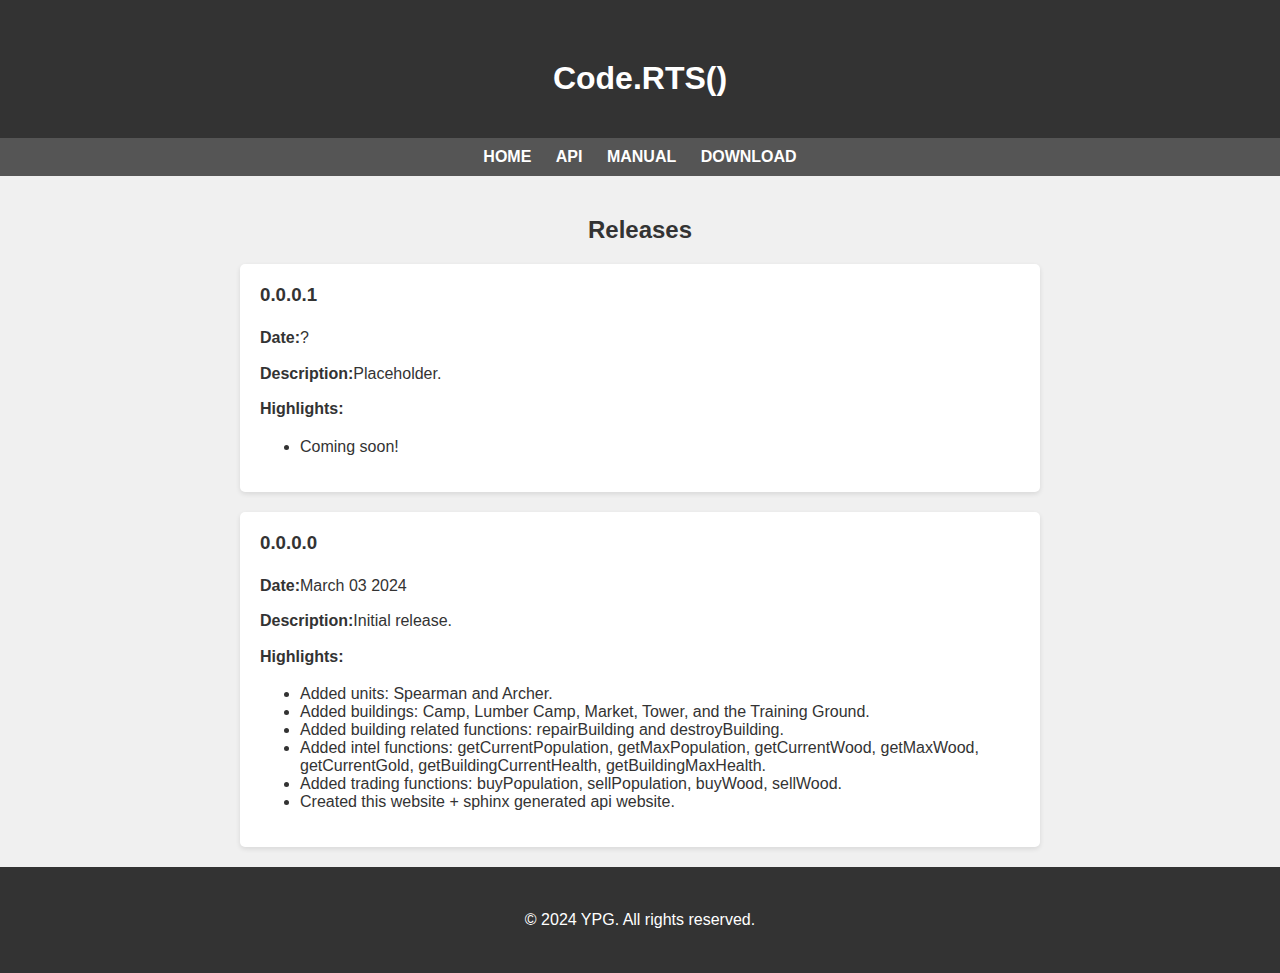
==== commit 3595539b: "fix release numbering" ====
--- a/index.html
+++ b/index.html
@@ -71,7 +71,7 @@
     </header>
     <nav>
         <a href="index.html">Home</a>
-        <a href="code-rts-api.html">API</a>
+        <a href="code-rts-api">API</a>
         <a href="coming-soon.html">Manual</a>
         <a href="coming-soon.html">Download</a>
     </nav>
@@ -79,8 +79,17 @@
         <h2>Releases</h2>
         <div class="release-item">
             <h3>0.0.0.1</h3>
-            <p><strong>Date:</strong> March 03 2024</p>
-            <p><strong>Description:</strong> Initial release.</p>
+            <p><strong>Date:</strong>?</p>
+            <p><strong>Description:</strong>Placeholder.</p>
+            <p><strong>Highlights:</strong></p>
+            <ul>
+                <li>Coming soon!</li>
+            </ul>
+        </div>
+        <div class="release-item">
+            <h3>0.0.0.0</h3>
+            <p><strong>Date:</strong>March 03 2024</p>
+            <p><strong>Description:</strong>Initial release.</p>
             <p><strong>Highlights:</strong></p>
             <ul>
 		<li>Added units: Spearman and Archer.</li>
@@ -91,15 +100,6 @@
                 <li>Created this website + sphinx generated api website.</li>
             </ul>
         </div>
-        <div class="release-item">
-            <h3>0.0.0.0</h3>
-            <p><strong>Date:</strong> March 01 2024</p>
-            <p><strong>Description:</strong> Placeholder.</p>
-            <p><strong>Highlights:</strong></p>
-            <ul>
-                <li>First release coming soon!</li>
-            </ul>
-        </div>
     </div>
     <footer>
         <div class="container">
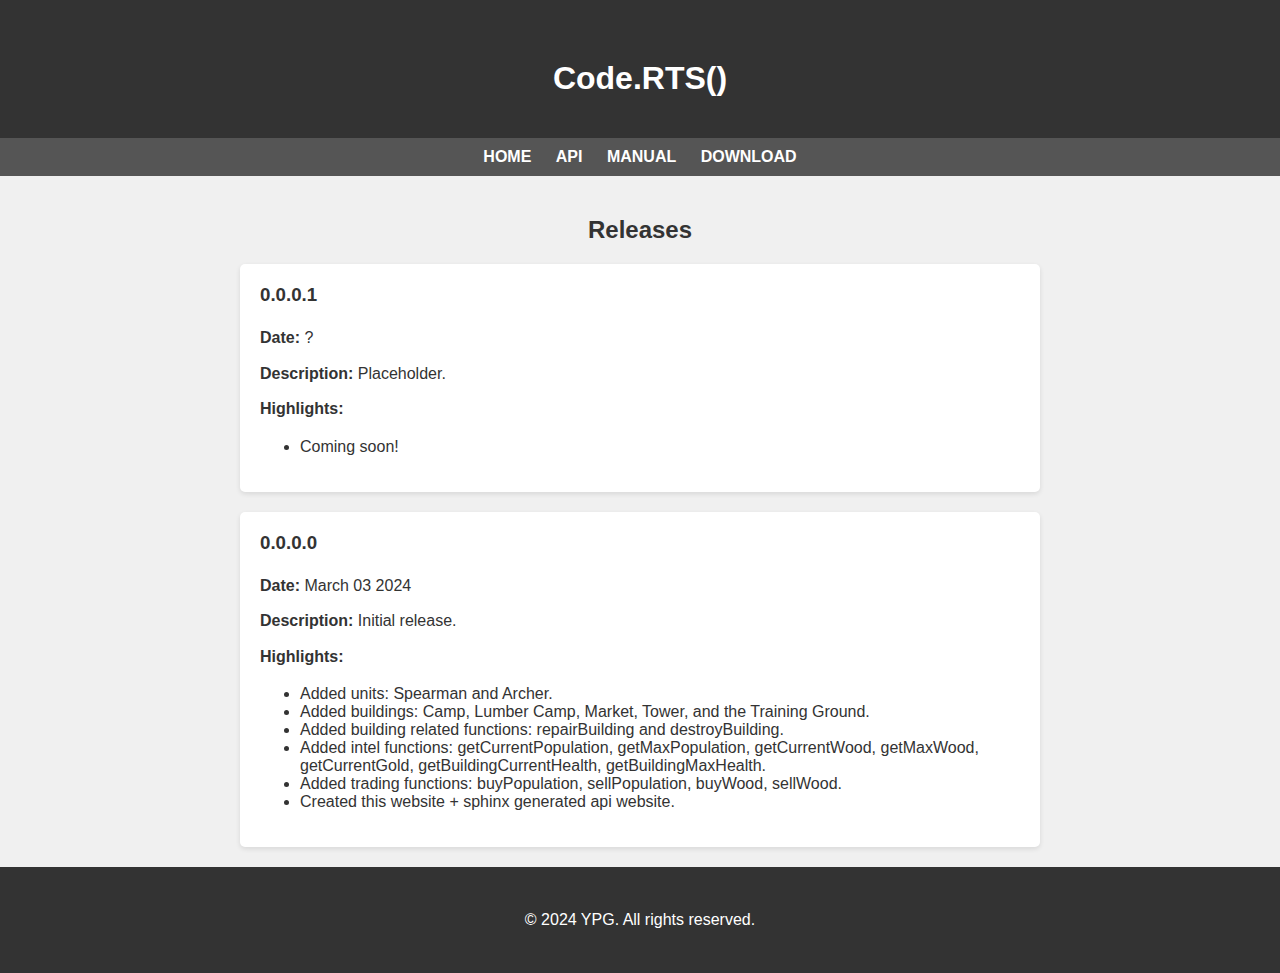
==== commit 9b7a8de7: "fix spacing" ====
--- a/index.html
+++ b/index.html
@@ -79,8 +79,8 @@
         <h2>Releases</h2>
         <div class="release-item">
             <h3>0.0.0.1</h3>
-            <p><strong>Date:</strong>?</p>
-            <p><strong>Description:</strong>Placeholder.</p>
+            <p><strong>Date:</strong> ?</p>
+            <p><strong>Description:</strong> Placeholder.</p>
             <p><strong>Highlights:</strong></p>
             <ul>
                 <li>Coming soon!</li>
@@ -88,8 +88,8 @@
         </div>
         <div class="release-item">
             <h3>0.0.0.0</h3>
-            <p><strong>Date:</strong>March 03 2024</p>
-            <p><strong>Description:</strong>Initial release.</p>
+            <p><strong>Date:</strong> March 03 2024</p>
+            <p><strong>Description:</strong> Initial release.</p>
             <p><strong>Highlights:</strong></p>
             <ul>
 		<li>Added units: Spearman and Archer.</li>
